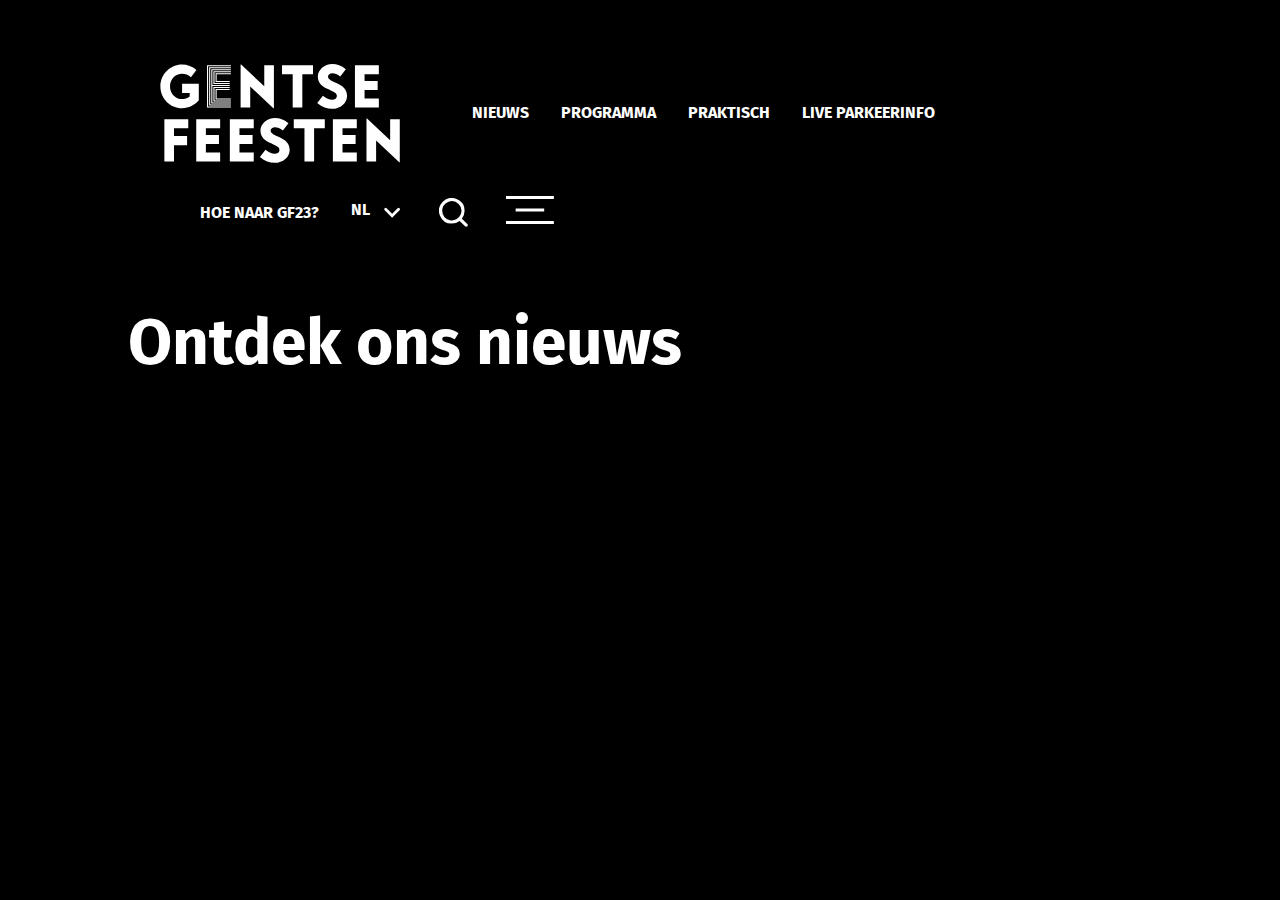
==== news.html @ a9a7c3ec "news page html finished" ====
<!DOCTYPE html>
<html lang="nl">
<head>
    <meta charset="UTF-8">
    <meta name="viewport" content="width=device-width, initial-scale=1.0">
    <link rel="stylesheet" href="static/css/reset.css">
    <link rel="stylesheet" href="static/css/main.css">
    <link rel="stylesheet" href="static/css/hamburgermenu.css">
    <title>Nieuws | Gentse Feesten 2023</title>
    <link rel="icon" href="static/img/favicon.png">
</head>

<body>
    <div id="overlay">
        <div>
            <a href="index.html"><img id="gf-menu-logo" alt="Gentse feesten logo"></a>
            <nav class="menu-nav flex">
                <ul>
                    <li><a href="#">Nieuws</a></li>
                    <li><a href="events/detail.html">Programma</a></li>
                    <li><a href="#">Praktisch</a></li>
                    <li><a href="#">Live parkeerinfo</a></li>
                    <li><a href="#">Hoe naar gf23?</a></li>
                </ul>
                <ul>
                    <br>
                    <li><a href="#">Vrijdag 14 juli</a></li>
                    <li><a href="#">Zaterdag 15 juli</a></li>
                    <li><a href="#">Zondag 16 juli</a></li>
                    <li><a href="#">Maandag 17 juli</a></li>
                    <li><a href="#">Dinsdag 18 juli</a></li>
                    <li><a href="#">Woensdag 19 juli</a></li>
                    <li><a href="#">Donderdag 20 juli</a></li>
                    <li><a href="#">Vrijdag 21 juli</a></li>
                    <li><a href="#">Zaterdag 22 juli</a></li>
                    <li><a href="#">Zondag 23 juli</a></li>
                    <li><a href="events/detail.html">Programma</a></li>
                </ul>
            </nav>
        </div>
        <div class="bg-light-color">
            <div class="flex menu-nav-icons">
                <p>nl</p> <svg class="white" xmlns="http://www.w3.org/2000/svg" viewBox="0 0 32 32"><path d="m15.7 21.82-8.26-8.26a1.5 1.5 0 1 1 2.12-2.12l.001.001 6.14 6.138 6.14-6.139a1.5 1.5 0 1 1 2.122 2.121l-8.26 8.26z"/></svg>
                
                <svg class="white" xmlns="http://www.w3.org/2000/svg" viewBox="0 0 32 32"><path d="m31.474 28.951-6.043-6.025a14.08 14.08 0 0 0 3.004-8.708A14.22 14.22 0 0 0 4.163 4.164a14.215 14.215 0 0 0-3.082 15.495 14.217 14.217 0 0 0 13.136 8.777 14.072 14.072 0 0 0 8.708-3.004l6.025 6.043a1.77 1.77 0 0 0 1.262.526 1.776 1.776 0 0 0 1.261-.526 1.77 1.77 0 0 0 .526-1.261 1.77 1.77 0 0 0-.526-1.262zM3.554 14.218a10.659 10.659 0 0 1 6.583-9.851 10.667 10.667 0 0 1 11.621 2.311 10.66 10.66 0 0 1 2.311 11.621 10.663 10.663 0 0 1-20.514-4.081z"/></svg>
                
                <button id="closeMenu" class="white">
                    <svg xmlns="http://www.w3.org/2000/svg" viewbox="0 0 53 32"><path d="m53.378 29.173-23.79-13.215 23.64-13.131L51.658 0 26.259 14.108 1.722.478.152 3.305l22.777 12.652L.001 28.693l1.57 2.827 24.688-13.713 25.55 14.192z"/></svg>
                </button>
            </div>
            <img id="gf-menu-image" alt="Gentse feesten image">
        </div>
    </div>

    <header>
        <nav class="flex nav-flex">
            <div class="left-nav flex">
                <a href="index.html"><img id="gf-header-logo" alt="Gentse feesten logo"></a>
                <ul class="flex">
                    <li><a class="hover" href="news.html">nieuws</a></li>
                    <li><a class="hover" href="events/detail.html">programma</a></li>
                    <li><a class="hover" href="#">praktisch</a></li>
                    <li><a class="hover" href="#">live parkeerinfo</a></li>
                </ul>
            </div>
            <div class="right-nav">
                <ul class="flex">
                    <li><a class="hover" href="#">hoe naar gf23?</a></li>
                    <li class="flex red">
                        nl
                        <svg class="red" xmlns="http://www.w3.org/2000/svg" fill="#fff" viewBox="0 0 32 32"><path d="m15.7 21.82-8.26-8.26a1.5 1.5 0 1 1 2.12-2.12l.001.001 6.14 6.138 6.14-6.139a1.5 1.5 0 1 1 2.122 2.121l-8.26 8.26z"/></svg>
                    </li>
                    <li>
                        <a href="#">
                            <svg class="red" xmlns="http://www.w3.org/2000/svg" fill="#fff" viewBox="0 0 32 32"><path d="m31.474 28.951-6.043-6.025a14.08 14.08 0 0 0 3.004-8.708A14.22 14.22 0 0 0 4.163 4.164a14.215 14.215 0 0 0-3.082 15.495 14.217 14.217 0 0 0 13.136 8.777 14.072 14.072 0 0 0 8.708-3.004l6.025 6.043a1.77 1.77 0 0 0 1.262.526 1.776 1.776 0 0 0 1.261-.526 1.77 1.77 0 0 0 .526-1.261 1.77 1.77 0 0 0-.526-1.262zM3.554 14.218a10.659 10.659 0 0 1 6.583-9.851 10.667 10.667 0 0 1 11.621 2.311 10.66 10.66 0 0 1 2.311 11.621 10.663 10.663 0 0 1-20.514-4.081z"/></svg>
                        </a>
                    </li>       
                    <li>
                        <button id="hamburger-menu-button">
                            <svg class="hamburger-svg red" xmlns="http://www.w3.org/2000/svg" fill="#fff" viewBox="0 0 55 32"><path d="M0 0h54.825v3.404H0V0zm11.072 14.298h32.681v3.404H11.072v-3.404zM0 28.596h54.825V32H0v-3.404z"/></svg>
                        </button>
                    </li>
                </ul>
            </div>
        </nav>
    </header>
    <main class="news-page container">
        <h1>Ontdek ons nieuws</h1>
        <div class="flex container"></div>
    </main>
    <footer>

    </footer>
    <script src="static/js/main.js" type="module"></script>
    <script src="static/js/hamburgermenu.js"></script>
    <script src="static/js/news.js"></script>
</body>
</html>
---- static/css/main.css ----
/* ---------------- GENERAL ---------------- */

body {
    background-color: black;
    font-family: 'Fira Sans', sans-serif;
    color: white;
    font-weight: 400;
}

.flex {
    display: flex;
    gap: 2rem;
    flex-wrap: wrap;
}

.relative {
    position: relative;
}

.container {
    padding: 7rem 8rem;
    margin: auto;
}

.bg-light-color {
    background-color: hsl(31, 49%, 81%);
}

@font-face {
    font-family:'Fira Sans';
    src: url('../fonts/Sans Regular.woff2') format('woff2'),
		url('../fonts/Sans Regular.woff') format('woff');
    font-weight: 400;
    font-style: normal;
    font-stretch: normal;
    unicode-range: U+0020-2212;
}

@font-face {
    font-family:'Fira Sans SemiBold';
    src: url('../fonts/Sans SemiBold.woff2') format('woff2'),
		url('../fonts/Fira Sans SemiBold.woff') format('woff');
    font-weight: 600;
    font-style: normal;
    font-stretch: normal;
    unicode-range: U+0020-2212;
}

@font-face {
    font-family:'Fira Sans';
    src: url('../fonts/Fira Sans Bold.woff2') format('woff2'),
		url('../fonts/Fira Sans Bold.woff') format('woff');
    font-weight: 700;
    font-style: normal;
    font-stretch: normal;
    unicode-range: U+0020-2212;
}

/* ---------------- SVG ---------------- */

svg {
    width: 1.8rem;
}

.hamburger-svg {
    width: 3rem;
}

.red:hover {
    color: red;
    fill: red;
}

/* ---------------- NAVIGATION ---------------- */

nav {
    color: white;
    text-transform: uppercase;
    padding: 4rem 10rem;
    font-weight: 600;
}

.nav-flex {
    justify-content: space-between;
    align-items: center;
    text-align: center;
}

nav ul {
    gap: 2rem;
    align-items: center;
    text-align: center;
}

nav li {
    list-style: none;
}

.flex li {
    gap: 0.5rem;
}

nav a {
    color: white;
    text-decoration: none;
    position: relative;
}

nav a.hover:hover::after {
    content: "";
    width: 1.3rem;
    height: 10%;
    background: white;
    position: absolute;
    bottom: -50%;
    left: 0%;
}

#gf-header-logo {
    width: 15rem;
}

#hamburger-menu-button {
    background: transparent;
    cursor: pointer;
    border: none;
}

/* ---------------- MAIN ---------------- */

/* ---------------- SECTION 1 ---------------- */

/* ---------------- GRID + PICTURE ---------------- */

.gf-first-section {
    justify-content: center;
    align-items: center;
    gap: 5rem;
}

#gf-main-image,
#gf-footer-image,
#gf-menu-image {
    width: 40rem;
}

.arrow-box {
    color: black;
    justify-content: center;
    margin: 2rem auto;
    cursor: pointer;
    max-width: 100%;
}

.arrow-box img {
    transition: all 1s ease;
}

.arrow-box:hover img{
    transform: scaleX(2);
}

.arrow-box h2,
.arrow-box p {
    text-align: right;
    line-height: 1.3;
}

.first-grid {
    display: grid;
    grid-template-columns: repeat(3, 1fr);
    grid-template-rows: repeat(4, 1fr);
    gap: .1rem;
    width: 30rem;
    height: 30rem;
}
    
#div1 { grid-area: 1 / 1 / 2 / 2; }
#div2 { grid-area: 1 / 2 / 2 / 3; }
#div3 { grid-area: 2 / 1 / 3 / 2; }
#div4 { grid-area: 2 / 2 / 3 / 3; }
#div5 { grid-area: 2 / 3 / 3 / 4; }
#div6 { grid-area: 3 / 1 / 4 / 2; }
#div7 { grid-area: 3 / 2 / 4 / 3; }
#div8 { grid-area: 3 / 3 / 4 / 4; }
#div9 { grid-area: 4 / 2 / 5 / 3; }
#div10 { grid-area: 4 / 3 / 5 / 4; }

.first-grid a {
    text-decoration: none;
    color: black;
}

.grid-layout {
    background-color: hsl(0, 79%, 57%);
    text-align: center;
    justify-content: center;
    flex-direction: column;
    gap: 0rem;
}

.grid-layout:hover {
    background-color: black;
    color: white;
}

/* ---------------- RED CIRCLE ---------------- */

.red-circle {
    background-color: hsl(0, 79%, 57%);
    color: black;
    font-size: 1.5rem;
    width: 10rem;
    height: 10rem;
    text-align: center;
    align-items: center;
    justify-content: center;
    border-radius: 20rem;
    font-weight: 800;
    transform: translate(-50%, -50%);
}

.top-red-circle {
    position: absolute;
    top: 3%;
    right: 5%;
}

.bottom-red-circle {
    position: absolute;
    left: 15%;
}

/* ---------------- SECTION 2 ---------------- */

.gf-second-section {
    margin-left: 10rem;
    padding: 10rem 0;
}

.vertical {
    writing-mode: vertical-lr;
    transform: scale(-1, -1);
    box-shadow: 7rem 6rem hsl(0, 79%, 57%);
}

.vertical h2 {
    font-size: 10rem;
    padding: 1rem;
}

/* ---------------- SECTION 2  EVENTS ---------------- */

#events {
    z-index: 10;
    overflow-x: auto;
    flex-wrap: nowrap;
    width: 60rem;
    padding: 5rem 0;
}

.article-event {
    min-width: 20rem;
}

.event-date {
    background-color: black;
    position: absolute;
    top: 3%;
    left: 3%;
    padding: .4rem;
    text-transform: uppercase;
}

.artist-information {
    background-color: black;
    padding: .5rem;
    position: absolute;
    bottom: -10%;
}

.red-box {
    background-color: hsl(0, 79%, 57%);
    color: black;
    padding: .3rem;
    text-align: center;
}

/* ---------------- SECTION 2 GRID + NEWSLETTER ---------------- */

.second-grid {
    display: grid;
    grid-template-columns: repeat(3, 1fr);
    grid-template-rows: repeat(2, 1fr);
    width: 70rem
}
    
#div11 { grid-area: 1 / 1 / 2 / 2; }
#div12 { grid-area: 1 / 2 / 2 / 3; }
#div13 { grid-area: 2 / 1 / 3 / 3; }
#div14 { grid-area: 1 / 3 / 3 / 4; }

.second-grid-layout {
    border: 1.5px solid white;
    font-size: 1.3rem;
    padding: 1rem;
    transition: .5s;
}

.second-grid-layout:last-of-type {
    border: none;
    background-image: url(../img/bg-twitterfeed.jpg);
    background-size: cover;
}

.second-grid-layout:last-of-type:hover {
    border: none;
}

.second-grid-layout:hover {
    color: black;
    background-color: hsl(0, 79%, 57%);
    border: 1.5px solid hsl(0, 79%, 57%);
}

.newsletter {
    border: 1.5px solid white;
    padding: 1rem;
    transition: .2s;
    margin-left: 19rem;
}

.newsletter a {
    text-decoration: none;
    color: white;
    text-transform: uppercase;
}

.newsletter:hover {
    background-color: white;
}

.newsletter a:hover {
    color: black;
}

/* ---------------- FOOTER ---------------- */
/* ---------------- SECTION 1 ---------------- */
/* ---------------- TOP RED BOXES ---------------- */

.first-footer-section {
    color: black;
}

.footer-links {
    flex-direction: column;
    width: 50rem;
}

.red-link {
    background-color: hsl(0, 79%, 57%);
    font-size: 3rem;
    padding: 1rem;
}

/* ---------------- IMAGE + NEWSLETTER ---------------- */

.footer-flex-box {
    justify-content: center;
    flex-wrap: nowrap;
    align-items: flex-end;
}

.red-button {
    border: 1px solid hsl(0, 79%, 57%);
    text-transform: uppercase;
    font-weight: 600;
    width: 13rem;
    padding: 1rem;
}

.red-button:hover {
    background-color: white;
    border: 1px solid black;
    cursor: pointer;
}

.footer-right-flex-box {
    padding-bottom: 2rem;
    flex-direction: column;
}

.footer-right-flex-box h2 {
    font-size: 3rem;
}

.footer-right-flex-box p {
    font-size: 1.2rem;
}

.footer-right-flex-box p:last-of-type {
    font-size: .8rem;
}

.footer-right-flex-box input {
    background: transparent;
    border: none;
    border-bottom: 2px solid black;
    padding: 1rem;
}

.footer-right-flex-box a {
    color:hsl(0, 79%, 57%);
}

.footer-right-flex-box a:hover {
    color: black;
}

#subscribeForm {
    flex-direction: column;
}

/* ---------------- SECTION 2 ---------------- */

.gf-second-section-footer {
    flex-direction: column;
    gap: 6rem;
}

.footer-container {
    justify-content: space-between;
    align-items: center;
}

.socials-svg {
    background-color: white;
    width: 5rem;
    border-radius: 5rem;
    padding: .5rem;
}

.socials-svg:hover {
    background-color: hsl(0, 79%, 57%);
}

.footer-container h2 {
    font-size: 4rem;
}

.bottom-footer-container {
    font-size: .8rem;
    color: hsl(0, 0%, 70%);
}

.bottom-footer-container a {
    text-decoration: none;
    color: hsl(0, 0%, 70%);
}

.bottom-footer-container a:hover {
    text-decoration: underline;
}

/* ---------------- NEWS PAGE ---------------- */
/* ---------------- MAIN ---------------- */

.news-page {
    padding-top: 0rem;
    font-size: 2rem;
}
---- static/css/hamburgermenu.css ----
/* ---------------- OVERLAY ---------------- */

#overlay {
    display: none;
    position: fixed;
    background-color: hsl(0, 79%, 57%);
    width: 100%;
    height: 100%;
    z-index: 100;
    padding-left: 8rem;
    justify-content: space-between;
}

#gf-menu-logo {
    padding: 2rem 0;
}

.menu-nav {
    padding: 0; 
}

.menu-nav ul {
    text-align: left;
    line-height: 3rem;
    padding: 0;
}

.menu-nav a{
    color: black;
}

.menu-nav a:hover {
    color: white;
}

.menu-nav-icons {
    padding: 2rem;
    justify-content: end;
}

.menu-nav-icons p {
    color: black;
    text-transform: uppercase;
    font-family: 'Fira Sans', sans-serif;
    font-weight: 600;
}

#closeMenu {
    background: transparent;
    border: none;
    cursor: pointer;
}

.white:hover {
    fill: white;
}
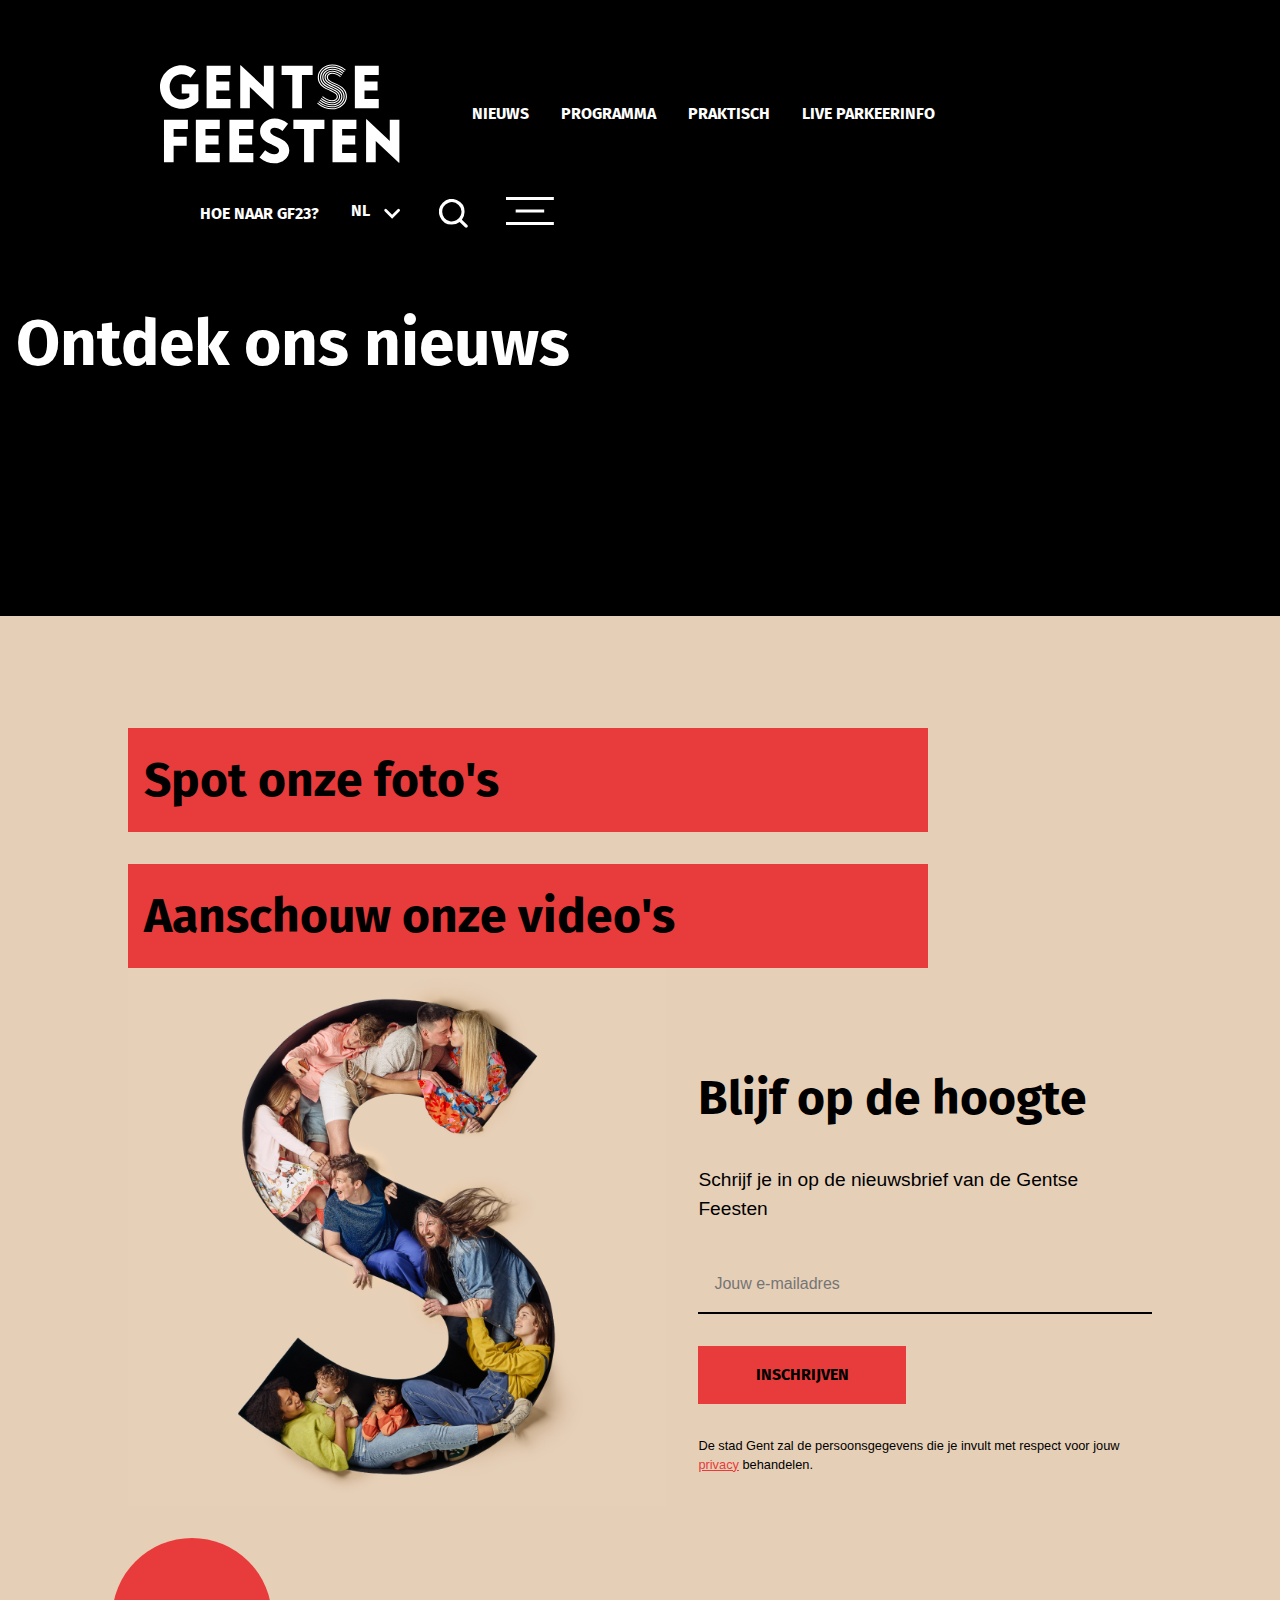
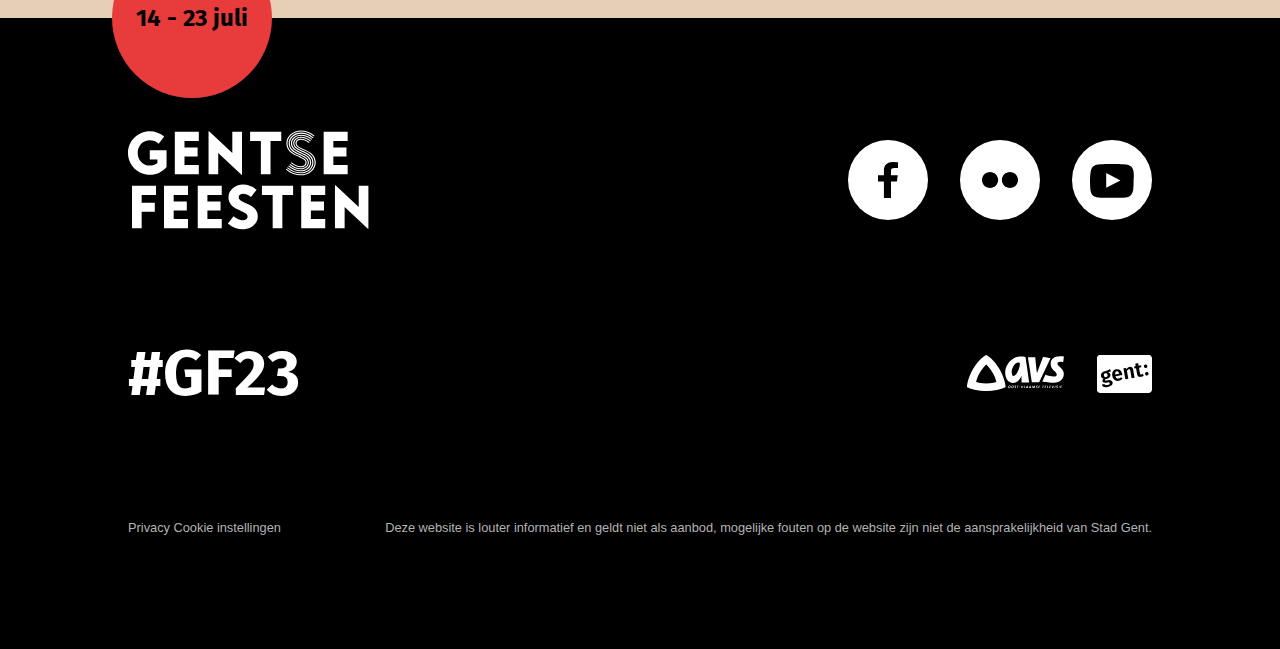
==== commit 348d7513: "News page loaded in" ====
--- a/news.html
+++ b/news.html
@@ -84,15 +84,74 @@
             </div>
         </nav>
     </header>
-    <main class="news-page container">
+    <main class="news-page">
         <h1>Ontdek ons nieuws</h1>
-        <div class="flex container"></div>
+        <div id="newsItems" class="flex container"></div>
     </main>
     <footer>
-
+        <section class="bg-light-color">
+            <div class="container first-footer-section relative">
+                <div class="footer-links flex">
+                    <h2 class="red-link">Spot onze foto's</h2>
+                    <h2 class="red-link">Aanschouw onze video's</h2>
+                </div>
+                <div class="footer-flex-box flex">
+                    <div class="footer-left-flex-box">
+                        <img id="gf-footer-image" alt="Gentse feesten image">
+                    </div>
+                    <div class="footer-right-flex-box flex">
+                        <h2>Blijf op de hoogte</h2>
+                        <p>Schrijf je in op de nieuwsbrief van de Gentse Feesten</p>
+                        <!--E-mail adress form-->
+                        <form id="subscribeForm" class="flex">
+                            <input type="email" id="email" placeholder="Jouw e-mailadres">
+                            <button class="red-box red-button" type="button">Inschrijven</button>
+                        </form>
+                        <p>De stad Gent zal de persoonsgegevens die je invult met respect voor jouw <a href="#">privacy</a> behandelen.</p>
+                    </div>
+                </div>
+            </div>
+            <div class="red-circle bottom-red-circle flex">
+                <p>14 - 23 juli</p>
+            </div>
+        </section>
+        <section>
+            <div class="container flex gf-second-section-footer">
+                <div class="footer-container flex">
+                    <a href="#"><img id="gf-footer-logo" alt="Gentse feesten logo"></a>
+                    <div class="flex socials-container">
+                        <a href="https://www.facebook.com/gentsefeesten/">
+                            <svg class="socials-svg" xmlns="http://www.w3.org/2000/svg" viewBox="0 0 32 32"><path d="M17.49 25v-8.21h2.95l.44-3.2h-3.39v-2.043c0-.927.276-1.558 1.697-1.558L21 9.988V7.126A25.196 25.196 0 0 0 18.445 7h-.091.005c-2.614 0-4.403 1.491-4.403 4.23v2.36H11v3.2h2.956V25h3.535z"/></svg>
+                        </a>
+                        <a href="https://www.flickr.com/photos/stadgent">
+                            <svg class="socials-svg" xmlns="http://www.w3.org/2000/svg" viewBox="0 0 32 32"><path d="M11.034 12c2.228 0 4.034 1.791 4.034 4 0 2.21-1.806 4-4.034 4S7 18.21 7 16c0-2.209 1.806-4 4.034-4zM25 16c0 2.21-1.806 4-4.034 4s-4.034-1.79-4.034-4c0-2.209 1.806-4 4.034-4S25 13.791 25 16z"/></svg>
+                        </a>
+                        <a href="https://www.youtube.com/channel/UCUn5Z0JK-sEbql4cVNdaH-Q">
+                            <svg class="socials-svg" xmlns="http://www.w3.org/2000/svg" viewBox="0 0 32 32"><path d="M26.8 12.1c0-.3-.3-1.9-1.1-2.7C25 8.7 24 8.3 23 8.2h-.2C19.8 8 16.2 8 16 8s-3.8 0-6.8.2H9c-1 0-1.9.5-2.6 1.2-.8.8-1.1 2.4-1.1 2.7-.2 1.2-.3 2.4-.3 3.6v1.6c0 1.2.1 2.4.2 3.6 0 .3.3 1.8 1.1 2.7.8.7 1.7 1.1 2.7 1.1H9.3c1.7.2 6.4.2 6.6.2.2 0 3.8 0 6.8-.2h.2c1 0 1.9-.5 2.6-1.2.8-.8 1.1-2.4 1.1-2.7.1-1.2.2-2.4.2-3.6v-1.6c.2-1.1.1-2.3 0-3.5zm-13.7 7.8v-7.4l7.1 3.7-7.1 3.7z"/></svg>
+                        </a>
+                    </div>
+                </div>
+                <div class="footer-container flex">
+                    <h2>#GF23</h2>
+                    <p class="flex">
+                        <a href="https://www.avs.be/">
+                            <img src="static/img/gentse-feesten-icoontjes/partner-avs.white.svg" alt="AVS logo">
+                        </a> 
+                        <a href="https://stad.gent/nl">
+                            <img src="static/img/gentse-feesten-icoontjes/partner-stad-gent.white.svg" alt="Logo stad Gent">
+                        </a>
+                    </p>
+                </div>
+                <div class="footer-container bottom-footer-container flex">
+                    <p>
+                        <a href="https://gentsefeesten.stad.gent/nl/privacy">Privacy</a> <a href="https://gentsefeesten.stad.gent/cookiebot-renew">Cookie instellingen</a>
+                    </p>
+                    <p>Deze website is louter informatief en geldt niet als aanbod, mogelijke fouten op de website zijn niet de aansprakelijkheid van Stad Gent.</p>
+                </div>
+            </div>
+        </section>
     </footer>
-    <script src="static/js/main.js" type="module"></script>
+    <script src="static/js/news.js" type="module"></script>
     <script src="static/js/hamburgermenu.js"></script>
-    <script src="static/js/news.js"></script>
 </body>
 </html>--- a/static/css/main.css
+++ b/static/css/main.css
@@ -466,6 +466,32 @@
 /* ---------------- MAIN ---------------- */
 
 .news-page {
-    padding-top: 0rem;
+    padding: 0rem 1rem;
     font-size: 2rem;
+}
+
+.newsbox {
+    border: 2px solid white;
+    width: 100%;
+    justify-content: space-between;
+}
+
+.newsbox img {
+    width: 60%;
+    height: 100%;
+}
+
+.left-newsbox {
+    padding: 1rem;
+    width: 33%;
+}
+
+.left-newsbox h2 {
+    font-size: 2rem;
+}
+
+.red-bg {
+    background-color: hsl(0, 79%, 57%);
+    width: 10rem;
+    height: 5rem;
 }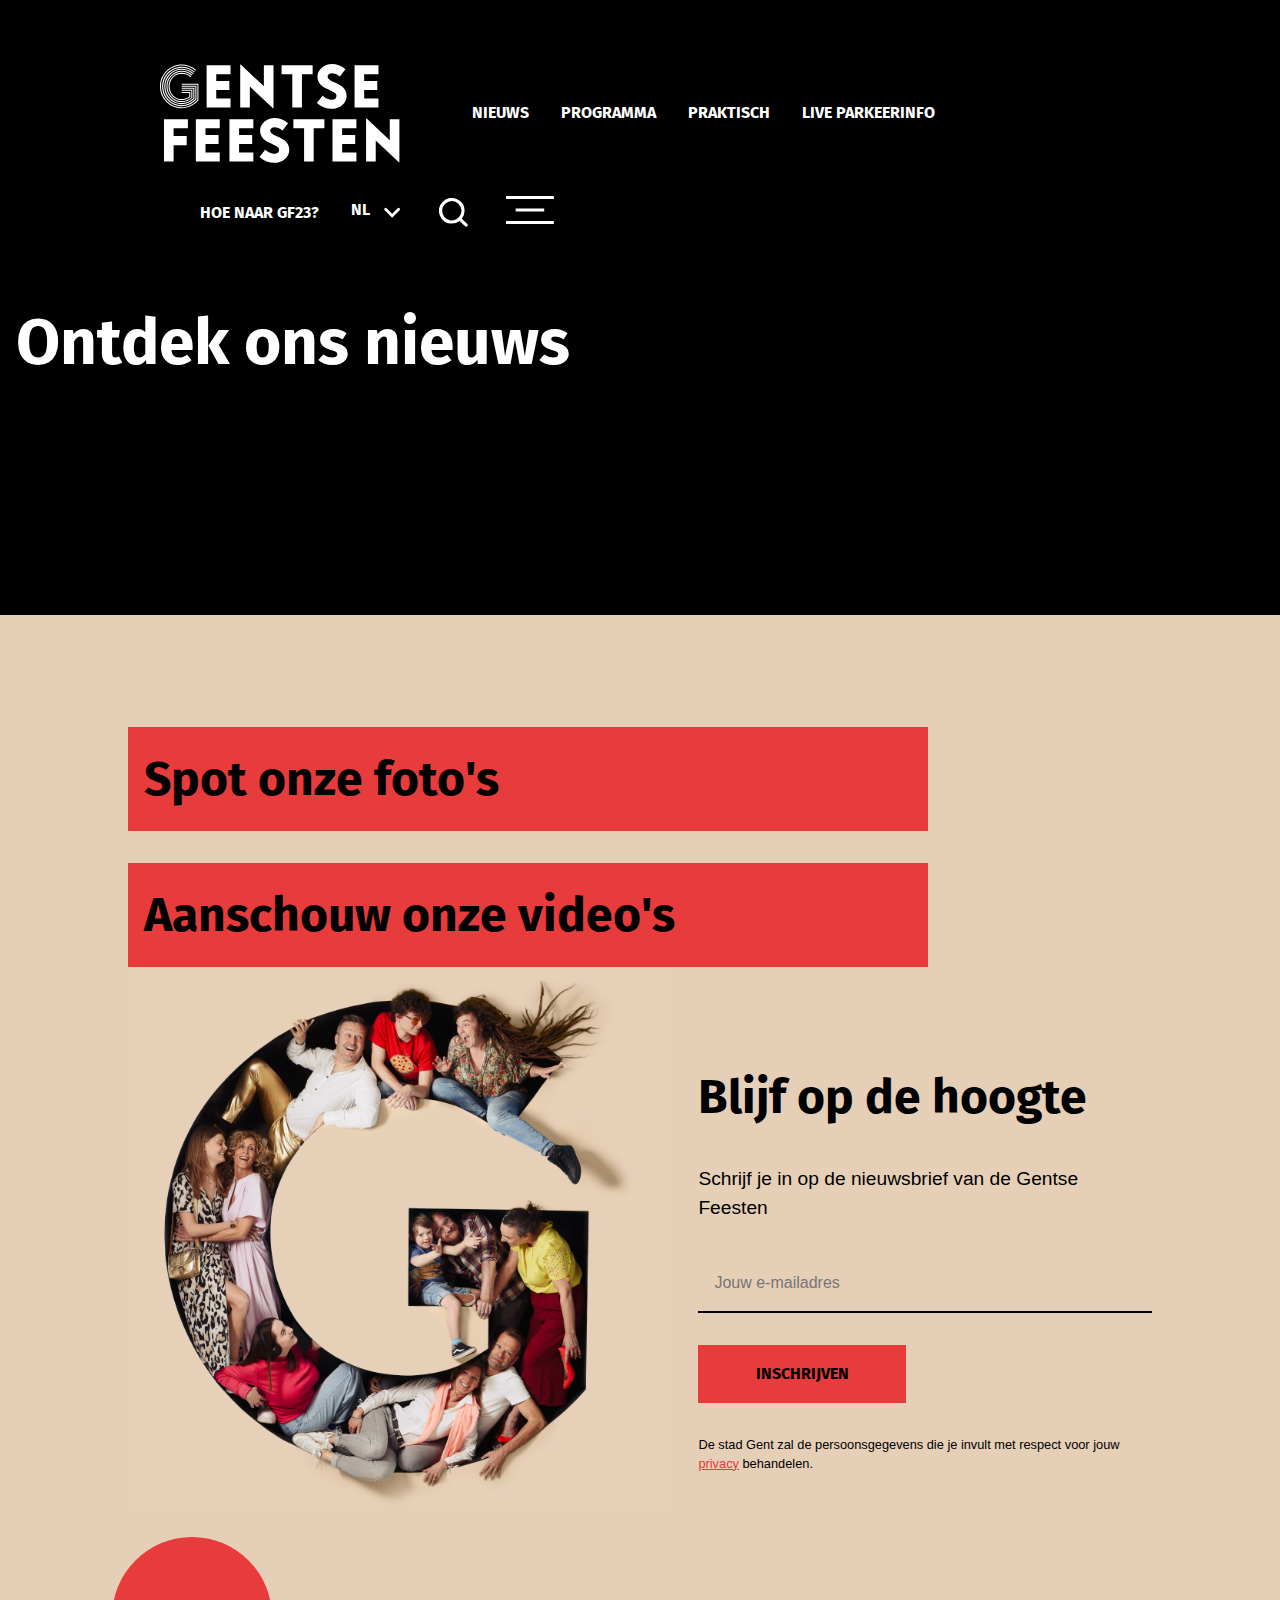
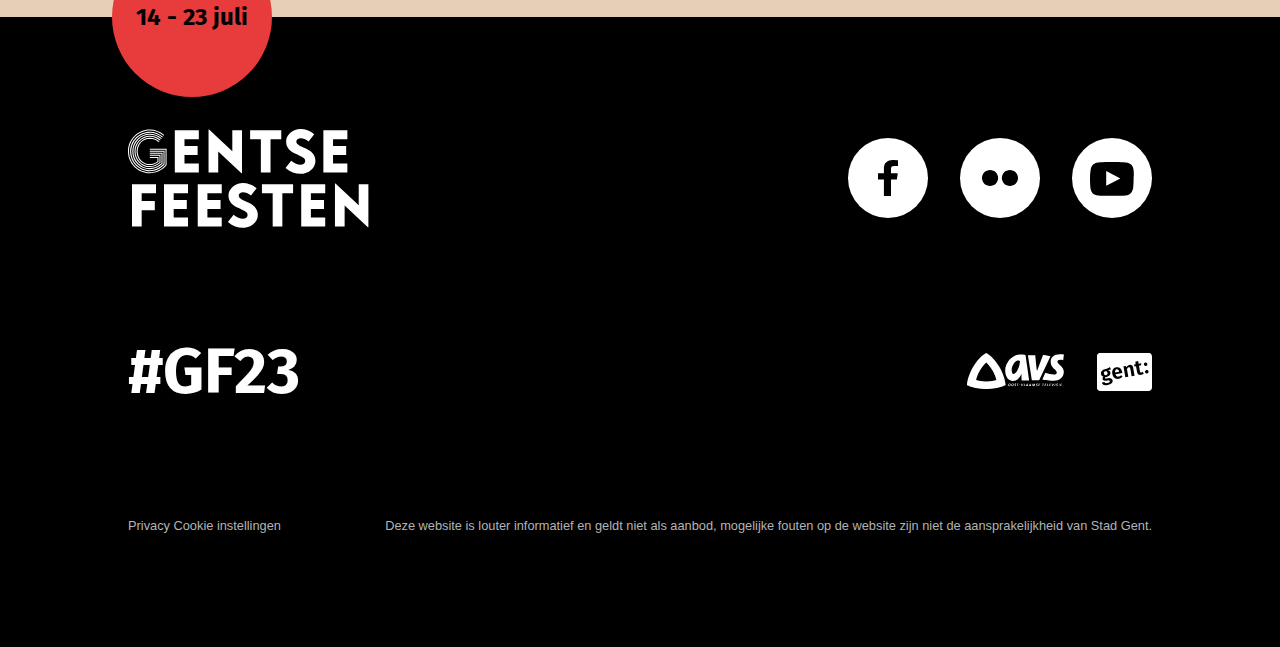
==== commit 1c639c31: "Seperate js file created for GF logos + linked and finished" ====
--- a/news.html
+++ b/news.html
@@ -71,7 +71,7 @@
                         <svg class="red" xmlns="http://www.w3.org/2000/svg" fill="#fff" viewBox="0 0 32 32"><path d="m15.7 21.82-8.26-8.26a1.5 1.5 0 1 1 2.12-2.12l.001.001 6.14 6.138 6.14-6.139a1.5 1.5 0 1 1 2.122 2.121l-8.26 8.26z"/></svg>
                     </li>
                     <li>
-                        <a href="#">
+                        <a href="search.html">
                             <svg class="red" xmlns="http://www.w3.org/2000/svg" fill="#fff" viewBox="0 0 32 32"><path d="m31.474 28.951-6.043-6.025a14.08 14.08 0 0 0 3.004-8.708A14.22 14.22 0 0 0 4.163 4.164a14.215 14.215 0 0 0-3.082 15.495 14.217 14.217 0 0 0 13.136 8.777 14.072 14.072 0 0 0 8.708-3.004l6.025 6.043a1.77 1.77 0 0 0 1.262.526 1.776 1.776 0 0 0 1.261-.526 1.77 1.77 0 0 0 .526-1.261 1.77 1.77 0 0 0-.526-1.262zM3.554 14.218a10.659 10.659 0 0 1 6.583-9.851 10.667 10.667 0 0 1 11.621 2.311 10.66 10.66 0 0 1 2.311 11.621 10.663 10.663 0 0 1-20.514-4.081z"/></svg>
                         </a>
                     </li>       
@@ -152,6 +152,7 @@
         </section>
     </footer>
     <script src="static/js/news.js" type="module"></script>
+    <script src="static/js/loadGFLogos.js"></script>
     <script src="static/js/hamburgermenu.js"></script>
 </body>
 </html>--- a/static/css/main.css
+++ b/static/css/main.css
@@ -24,6 +24,10 @@
 
 .bg-light-color {
     background-color: hsl(31, 49%, 81%);
+}
+
+.black {
+    color: black;
 }
 
 @font-face {
@@ -54,6 +58,31 @@
     font-style: normal;
     font-stretch: normal;
     unicode-range: U+0020-2212;
+}
+
+/* ---------------- CHEVRON ARROW ---------------- */
+
+.arrow-chevron {
+    align-items: center;
+    cursor: pointer;
+}
+
+.arrow-chevron svg {
+    transform: translateX(-175%);
+}
+
+.arrow {
+    border-bottom: 3px solid white;
+    width: 4rem;
+    transition: .2s;
+}
+
+.black-arrow {
+    border-bottom: 3px solid black;
+}
+
+.arrow-chevron:hover .arrow {
+    width: 6rem;
 }
 
 /* ---------------- SVG ---------------- */
@@ -474,24 +503,48 @@
     border: 2px solid white;
     width: 100%;
     justify-content: space-between;
+    transition: .3s;
 }
 
 .newsbox img {
-    width: 60%;
+    width: 67%;
     height: 100%;
 }
 
 .left-newsbox {
     padding: 1rem;
-    width: 33%;
+    width: 30%;
+    z-index: 10;
+    justify-content: space-between;
+    flex-direction: column;
 }
 
 .left-newsbox h2 {
     font-size: 2rem;
+    transition: .3s;
 }
 
 .red-bg {
     background-color: hsl(0, 79%, 57%);
-    width: 10rem;
-    height: 5rem;
+    width: 40%;
+    height: 13rem;
+    position: absolute;
+    opacity: 0;
+    transition: .3s;
+}
+
+.newsbox:hover {
+    border: none;
+}
+
+.newsbox:hover h2{
+    color: black;
+}
+
+.newsbox:hover .red-bg{
+    opacity: 1;
+}
+
+.newsbox:hover .arrow {
+    width: 6rem;
 }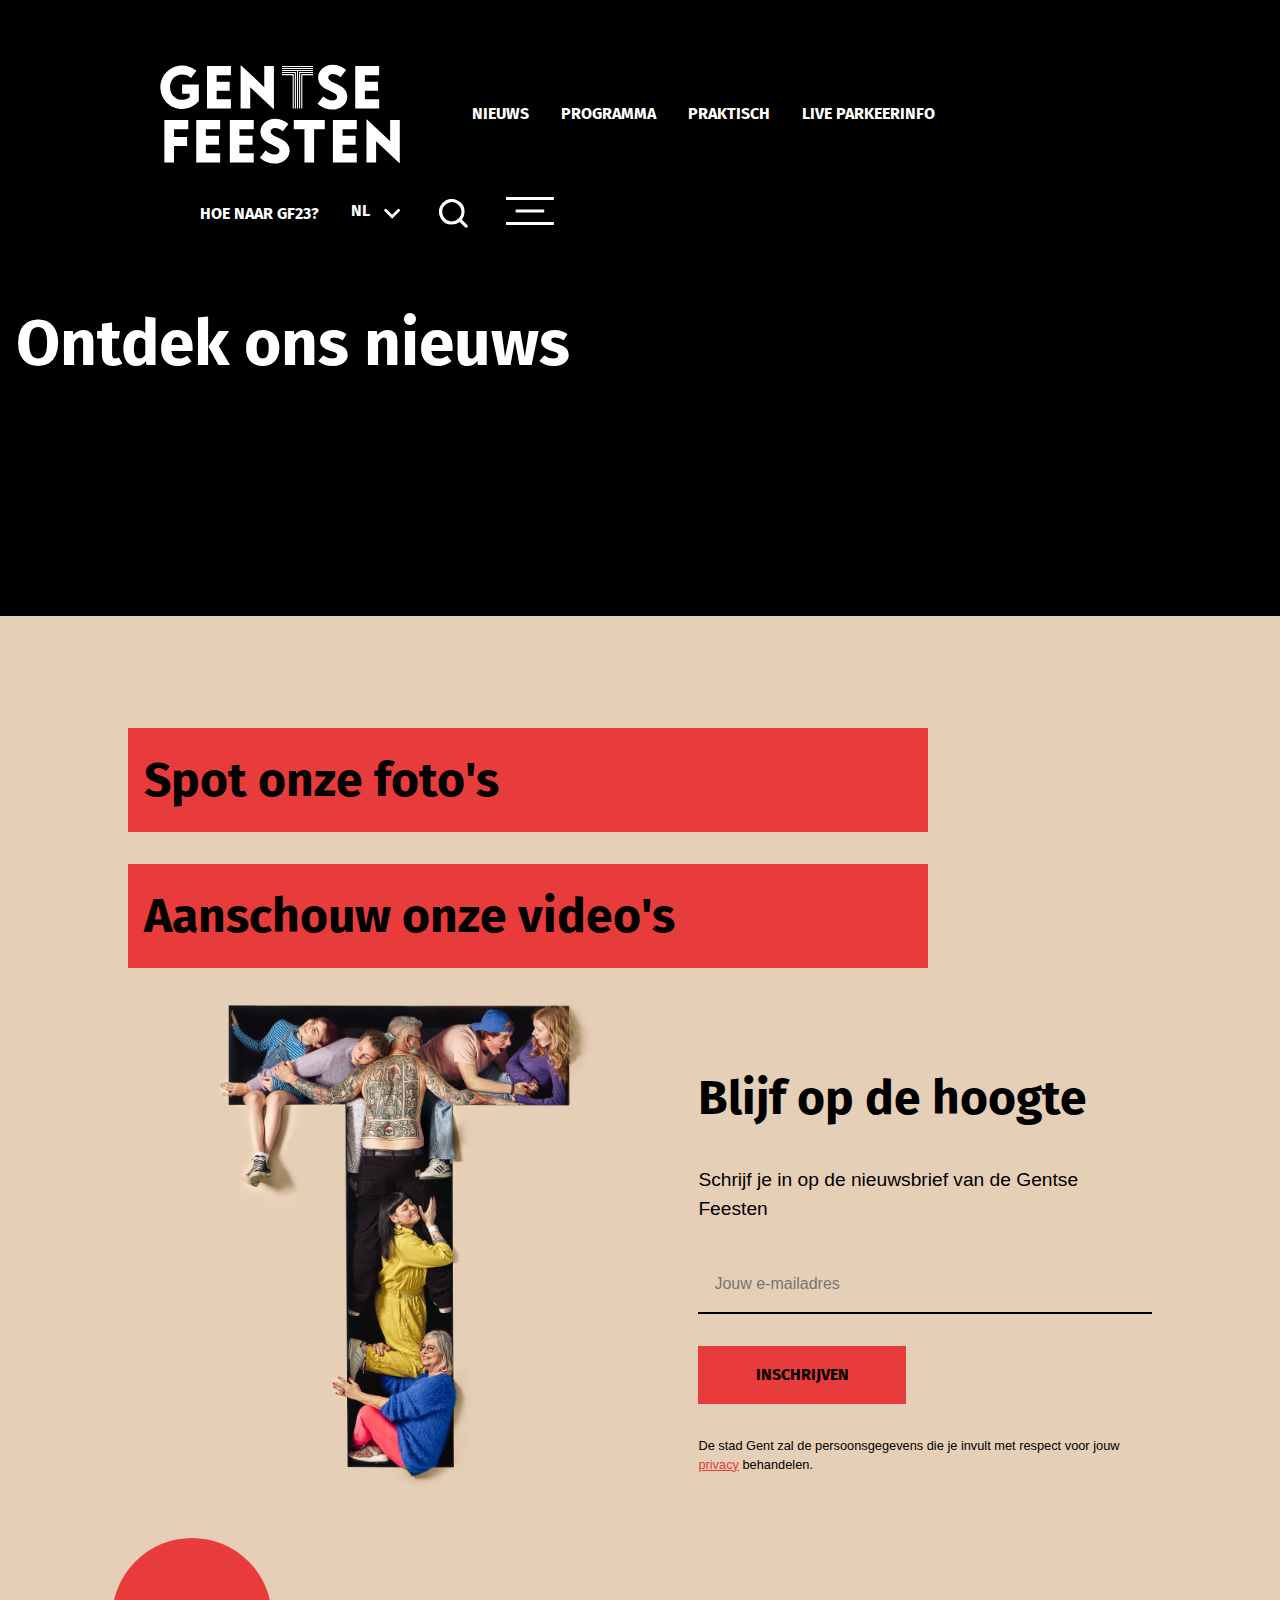
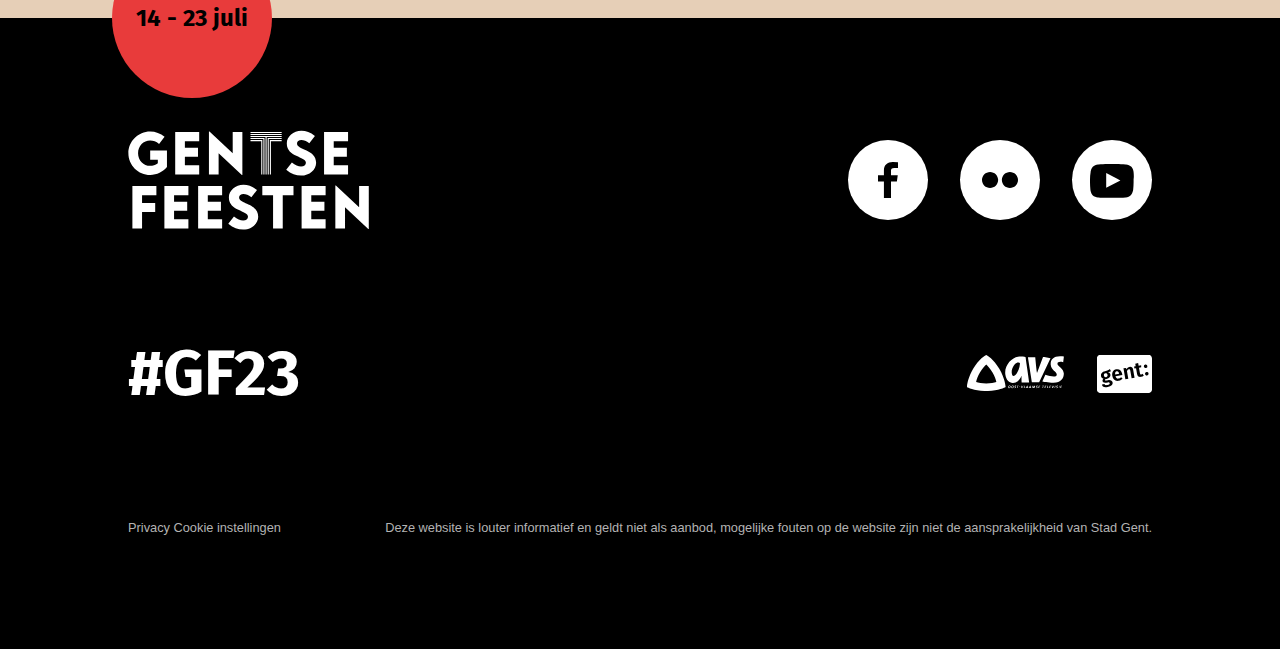
==== commit 0cccc8a6: "linkd al hamburger menu's with search page" ====
--- a/news.html
+++ b/news.html
@@ -42,7 +42,7 @@
             <div class="flex menu-nav-icons">
                 <p>nl</p> <svg class="white" xmlns="http://www.w3.org/2000/svg" viewBox="0 0 32 32"><path d="m15.7 21.82-8.26-8.26a1.5 1.5 0 1 1 2.12-2.12l.001.001 6.14 6.138 6.14-6.139a1.5 1.5 0 1 1 2.122 2.121l-8.26 8.26z"/></svg>
                 
-                <svg class="white" xmlns="http://www.w3.org/2000/svg" viewBox="0 0 32 32"><path d="m31.474 28.951-6.043-6.025a14.08 14.08 0 0 0 3.004-8.708A14.22 14.22 0 0 0 4.163 4.164a14.215 14.215 0 0 0-3.082 15.495 14.217 14.217 0 0 0 13.136 8.777 14.072 14.072 0 0 0 8.708-3.004l6.025 6.043a1.77 1.77 0 0 0 1.262.526 1.776 1.776 0 0 0 1.261-.526 1.77 1.77 0 0 0 .526-1.261 1.77 1.77 0 0 0-.526-1.262zM3.554 14.218a10.659 10.659 0 0 1 6.583-9.851 10.667 10.667 0 0 1 11.621 2.311 10.66 10.66 0 0 1 2.311 11.621 10.663 10.663 0 0 1-20.514-4.081z"/></svg>
+                <a href="search.html"><svg class="white" xmlns="http://www.w3.org/2000/svg" viewBox="0 0 32 32"><path d="m31.474 28.951-6.043-6.025a14.08 14.08 0 0 0 3.004-8.708A14.22 14.22 0 0 0 4.163 4.164a14.215 14.215 0 0 0-3.082 15.495 14.217 14.217 0 0 0 13.136 8.777 14.072 14.072 0 0 0 8.708-3.004l6.025 6.043a1.77 1.77 0 0 0 1.262.526 1.776 1.776 0 0 0 1.261-.526 1.77 1.77 0 0 0 .526-1.261 1.77 1.77 0 0 0-.526-1.262zM3.554 14.218a10.659 10.659 0 0 1 6.583-9.851 10.667 10.667 0 0 1 11.621 2.311 10.66 10.66 0 0 1 2.311 11.621 10.663 10.663 0 0 1-20.514-4.081z"/></svg></a>
                 
                 <button id="closeMenu" class="white">
                     <svg xmlns="http://www.w3.org/2000/svg" viewbox="0 0 53 32"><path d="m53.378 29.173-23.79-13.215 23.64-13.131L51.658 0 26.259 14.108 1.722.478.152 3.305l22.777 12.652L.001 28.693l1.57 2.827 24.688-13.713 25.55 14.192z"/></svg>
--- a/static/css/main.css
+++ b/static/css/main.css
@@ -547,4 +547,32 @@
 
 .newsbox:hover .arrow {
     width: 6rem;
+}
+
+/* ---------------- SEARCH PAGE ---------------- */
+
+.search-page {
+
+}
+
+.search-page h1{
+    font-size: 4rem;
+    padding-left: 2rem;
+}
+
+.searchbox {
+    width: 100%;
+    padding-top: 0rem;
+}
+
+.search-bar {
+    background: transparent;
+    border: 1px solid white;
+    color: white;
+    padding: .8rem;
+    width: 100%;
+}
+
+.search-bar::placeholder {
+    color: white;
 }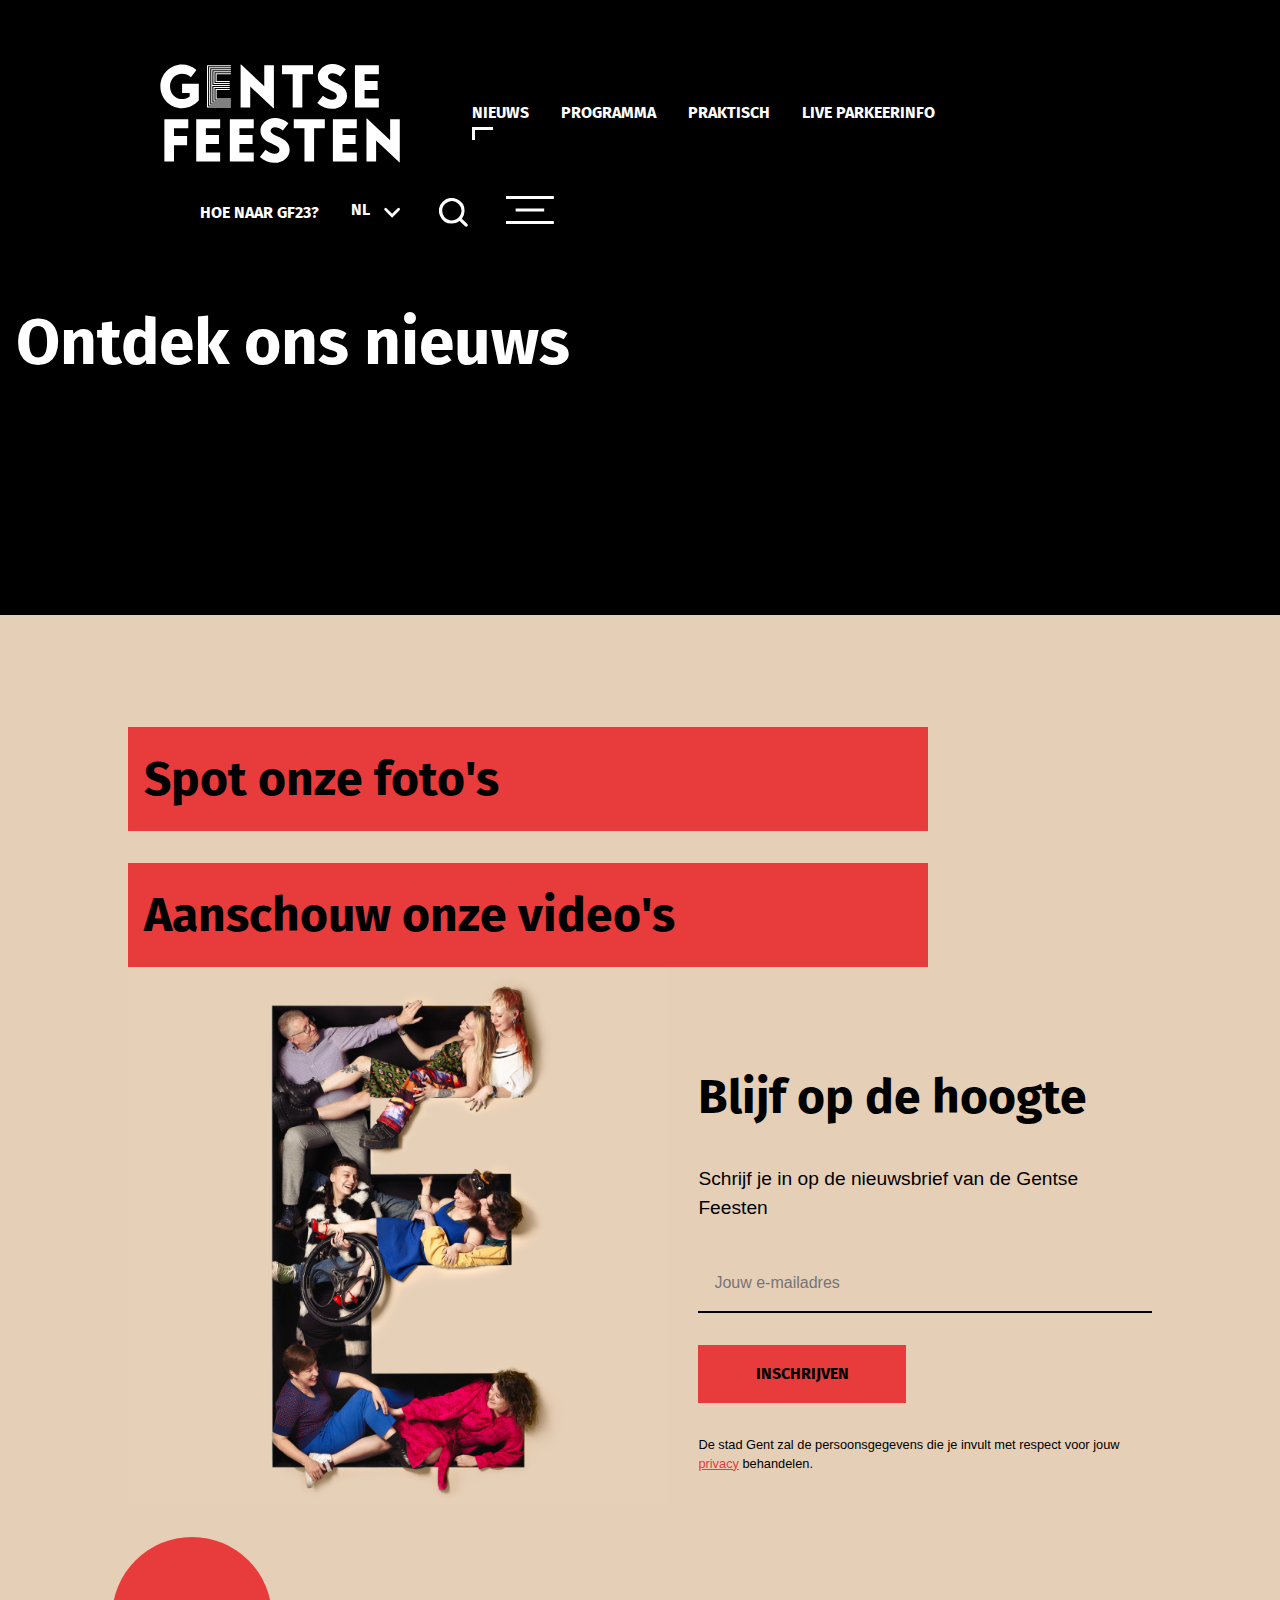
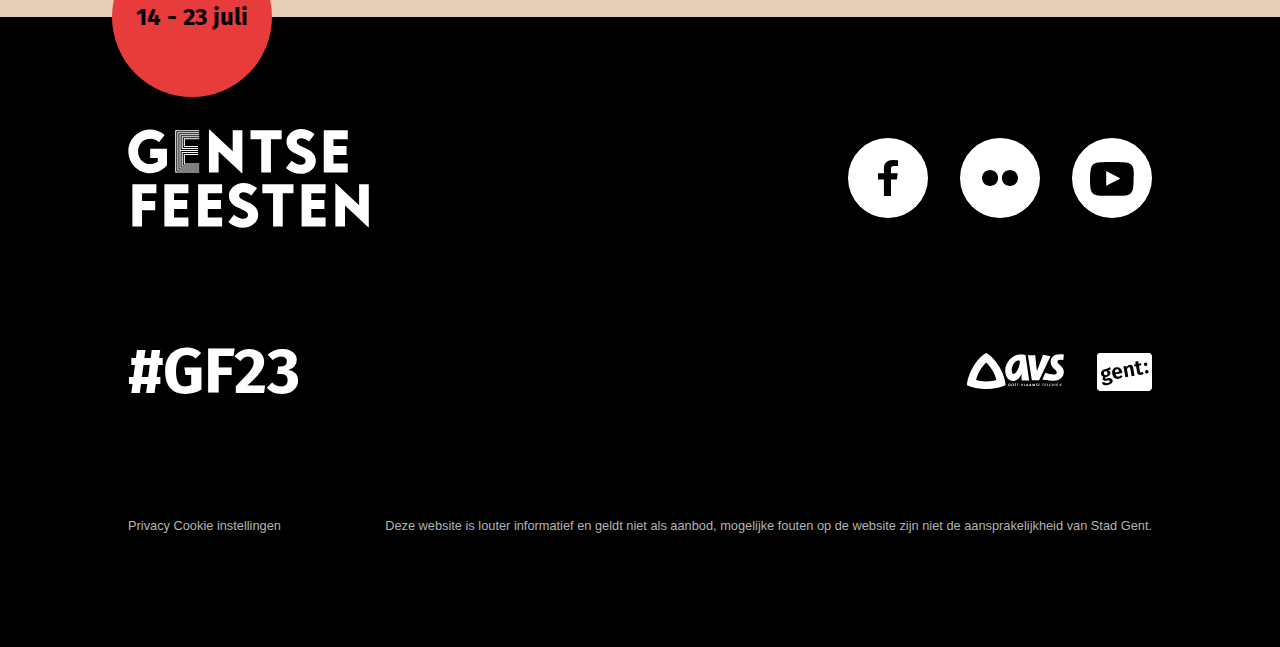
==== commit a5974571: "filtered categories" ====
--- a/news.html
+++ b/news.html
@@ -57,8 +57,8 @@
             <div class="left-nav flex">
                 <a href="index.html"><img id="gf-header-logo" alt="Gentse feesten logo"></a>
                 <ul class="flex">
-                    <li><a class="hover" href="news.html">nieuws</a></li>
-                    <li><a class="hover" href="events/detail.html">programma</a></li>
+                    <li><a class="hover active" href="news.html">nieuws</a></li>
+                    <li><a class="hover" href="events/day.html">programma</a></li>
                     <li><a class="hover" href="#">praktisch</a></li>
                     <li><a class="hover" href="#">live parkeerinfo</a></li>
                 </ul>
--- a/static/css/main.css
+++ b/static/css/main.css
@@ -138,10 +138,21 @@
 nav a.hover:hover::after {
     content: "";
     width: 1.3rem;
-    height: 10%;
+    height: 20%;
     background: white;
     position: absolute;
     bottom: -50%;
+    left: 0%;
+}
+
+nav a.active::after {
+    content: "";
+    width: 1.3rem;
+    height: 70%;
+    border-left: 3px solid white;
+    border-top: 3px solid white;
+    position: absolute;
+    bottom: -95%;
     left: 0%;
 }
 
@@ -306,6 +317,7 @@
     padding: .5rem;
     position: absolute;
     bottom: -10%;
+    max-width: 20rem;
 }
 
 .red-box {
@@ -406,6 +418,7 @@
     font-weight: 600;
     width: 13rem;
     padding: 1rem;
+    
 }
 
 .red-button:hover {
@@ -504,6 +517,7 @@
     width: 100%;
     justify-content: space-between;
     transition: .3s;
+    cursor: pointer;
 }
 
 .newsbox img {
@@ -551,10 +565,6 @@
 
 /* ---------------- SEARCH PAGE ---------------- */
 
-.search-page {
-
-}
-
 .search-page h1{
     font-size: 4rem;
     padding-left: 2rem;
@@ -563,16 +573,57 @@
 .searchbox {
     width: 100%;
     padding-top: 0rem;
-}
-
-.search-bar {
+    padding-bottom: 0;
+    flex-wrap: nowrap;
+}
+
+.search-form {
+    width: 100%;
+    gap: 0rem;
+    justify-content: center;
+}
+
+#search-bar {
     background: transparent;
     border: 1px solid white;
+    border-right: none;
     color: white;
     padding: .8rem;
+    width: 70%;
+}
+
+#search-bar::placeholder {
+    color: white;
+}
+
+#search-button {
+    background: transparent;
+    border: 1px solid white;
+    border-left: none;
+}
+
+#search-bar-icon {
+    padding: .8rem;
+    width: 4rem;
+    cursor: pointer;
+}
+
+#number-of-results {
+    text-align: center;
+    padding: 2rem;
+    padding-bottom: 0rem;
+    font-size: 2rem;
+}
+
+#search-results {
+    display: none;
+    justify-content: center;
+    gap: 4rem;
+    flex-wrap: wrap;
+    padding-bottom: 5rem;
     width: 100%;
 }
 
-.search-bar::placeholder {
-    color: white;
+.search-article {
+    width: 30rem;
 }--- a/static/css/hamburgermenu.css
+++ b/static/css/hamburgermenu.css
@@ -53,5 +53,4 @@
 
 .white:hover {
     fill: white;
-}
-
+}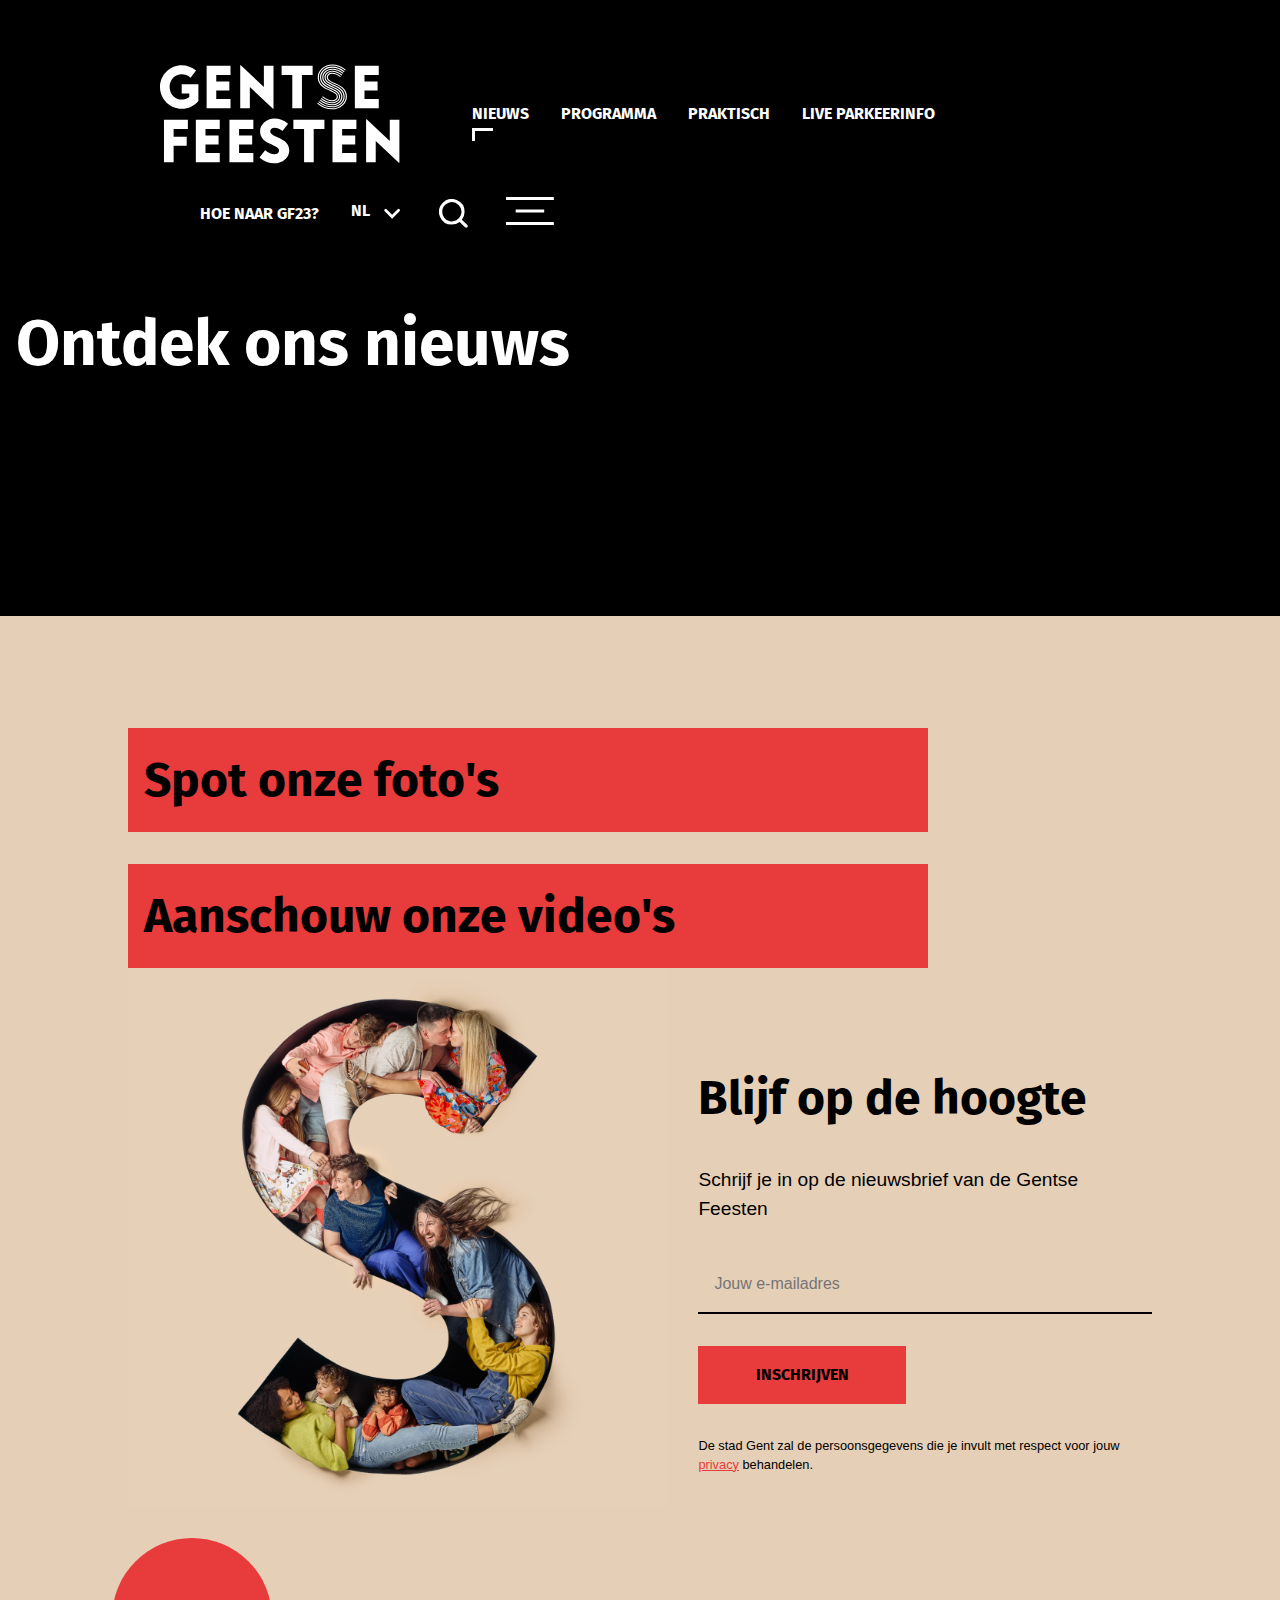
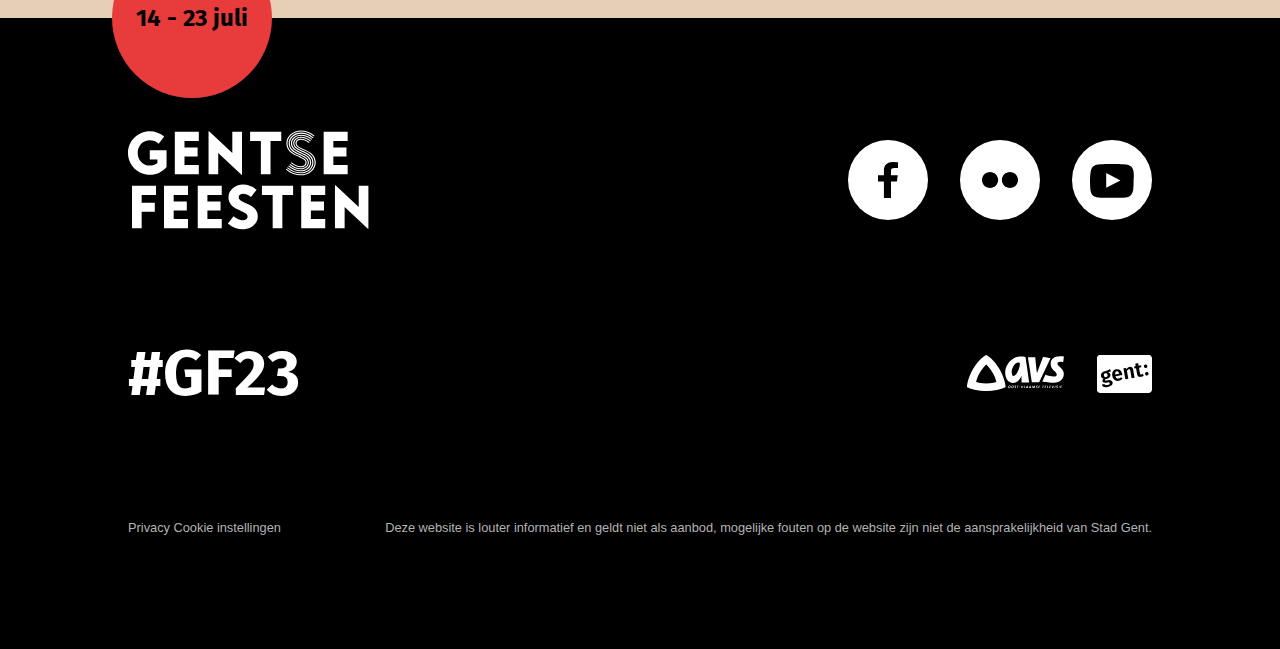
==== commit 8e9e23cf: "Arrow back up finished" ====
--- a/news.html
+++ b/news.html
@@ -13,28 +13,28 @@
 <body>
     <div id="overlay">
         <div>
-            <a href="index.html"><img id="gf-menu-logo" alt="Gentse feesten logo"></a>
+            <a href="#"><img id="gf-menu-logo" alt="Gentse feesten logo"></a>
             <nav class="menu-nav flex">
                 <ul>
-                    <li><a href="#">Nieuws</a></li>
-                    <li><a href="events/detail.html">Programma</a></li>
+                    <li><a href="news.html">Nieuws</a></li>
+                    <li><a href="events/day.html?day=14">Programma</a></li>
                     <li><a href="#">Praktisch</a></li>
                     <li><a href="#">Live parkeerinfo</a></li>
                     <li><a href="#">Hoe naar gf23?</a></li>
                 </ul>
                 <ul>
                     <br>
-                    <li><a href="#">Vrijdag 14 juli</a></li>
-                    <li><a href="#">Zaterdag 15 juli</a></li>
-                    <li><a href="#">Zondag 16 juli</a></li>
-                    <li><a href="#">Maandag 17 juli</a></li>
-                    <li><a href="#">Dinsdag 18 juli</a></li>
-                    <li><a href="#">Woensdag 19 juli</a></li>
-                    <li><a href="#">Donderdag 20 juli</a></li>
-                    <li><a href="#">Vrijdag 21 juli</a></li>
-                    <li><a href="#">Zaterdag 22 juli</a></li>
-                    <li><a href="#">Zondag 23 juli</a></li>
-                    <li><a href="events/detail.html">Programma</a></li>
+                    <li><a href="events/day.html?day=14">Vrijdag 14 juli</a></li>
+                    <li><a href="events/day.html?day=15">Zaterdag 15 juli</a></li>
+                    <li><a href="events/day.html?day=16">Zondag 16 juli</a></li>
+                    <li><a href="events/day.html?day=17">Maandag 17 juli</a></li>
+                    <li><a href="events/day.html?day=18">Dinsdag 18 juli</a></li>
+                    <li><a href="events/day.html?day=19">Woensdag 19 juli</a></li>
+                    <li><a href="events/day.html?day=20">Donderdag 20 juli</a></li>
+                    <li><a href="events/day.html?day=21">Vrijdag 21 juli</a></li>
+                    <li><a href="events/day.html?day=22">Zaterdag 22 juli</a></li>
+                    <li><a href="events/day.html?day=23">Zondag 23 juli</a></li>
+                    <li><a href="events/day.html?day=14">Programma</a></li>
                 </ul>
             </nav>
         </div>
@@ -58,7 +58,7 @@
                 <a href="index.html"><img id="gf-header-logo" alt="Gentse feesten logo"></a>
                 <ul class="flex">
                     <li><a class="hover active" href="news.html">nieuws</a></li>
-                    <li><a class="hover" href="events/day.html">programma</a></li>
+                    <li><a class="hover" href="events/day.html?day=14">programma</a></li>
                     <li><a class="hover" href="#">praktisch</a></li>
                     <li><a class="hover" href="#">live parkeerinfo</a></li>
                 </ul>
--- a/static/css/main.css
+++ b/static/css/main.css
@@ -98,6 +98,27 @@
 .red:hover {
     color: red;
     fill: red;
+}
+
+/* ---------------- DROPDOWN ---------------- */
+
+.dropdown-button {
+    background: transparent;
+    color: white;
+    border: none;
+    text-transform: uppercase;
+    gap: 0;
+    align-items: center;
+}
+
+.dropdown-content {
+    display: none;
+    position: absolute;
+    gap: 0;
+}
+
+.showDropDown {
+    display: flex;
 }
 
 /* ---------------- NAVIGATION ---------------- */
@@ -626,4 +647,81 @@
 
 .search-article {
     width: 30rem;
+}
+
+/* ---------------- DAY PAGE ---------------- */
+
+.category-box {
+    flex-direction: column;
+    margin: 5rem;
+    border: 2px solid hsl(31, 49%, 81%);
+    padding: 0;
+    gap: 0;
+}
+
+.filter-box-icons {
+    fill: hsl(31, 49%, 81%);
+    gap: 0;
+}
+
+.filter-box-icons svg {
+    border: 2px solid hsl(31, 49%, 81%);
+    padding: .5rem;
+    border-bottom: none;
+    border-top: none;
+}
+
+.checkbox-box {
+    color: hsl(31, 49%, 81%);
+}
+
+.checkbox{
+    gap: 0;
+}
+
+.checkbox svg {
+    border: none;
+}
+
+#categories {
+    display: grid;
+    grid-template-columns: repeat(3, 1fr);
+    justify-content: center;
+    gap: 1rem;
+    padding: 1rem;
+}
+
+.one-category {
+    gap: .5rem;
+    width: 15rem;
+    flex-wrap: nowrap;
+    align-items: start;
+}
+
+.tag-svg {
+    width: 1.5rem;
+}
+
+#categoriesAndEvents {
+    text-align: center;
+    margin: 8rem;
+}
+
+.category-titles {
+    align-items: center;
+    gap: 2rem;
+    justify-content: center;
+}
+
+.category-titles h2 {
+    font-size: 3rem;
+    padding-right: 0;
+    margin: 0;
+}
+
+.event-category-content {
+    display: grid;
+    grid-template-columns: repeat(3, 1fr);
+    gap: 5rem;
+    margin: 0 8rem;
 }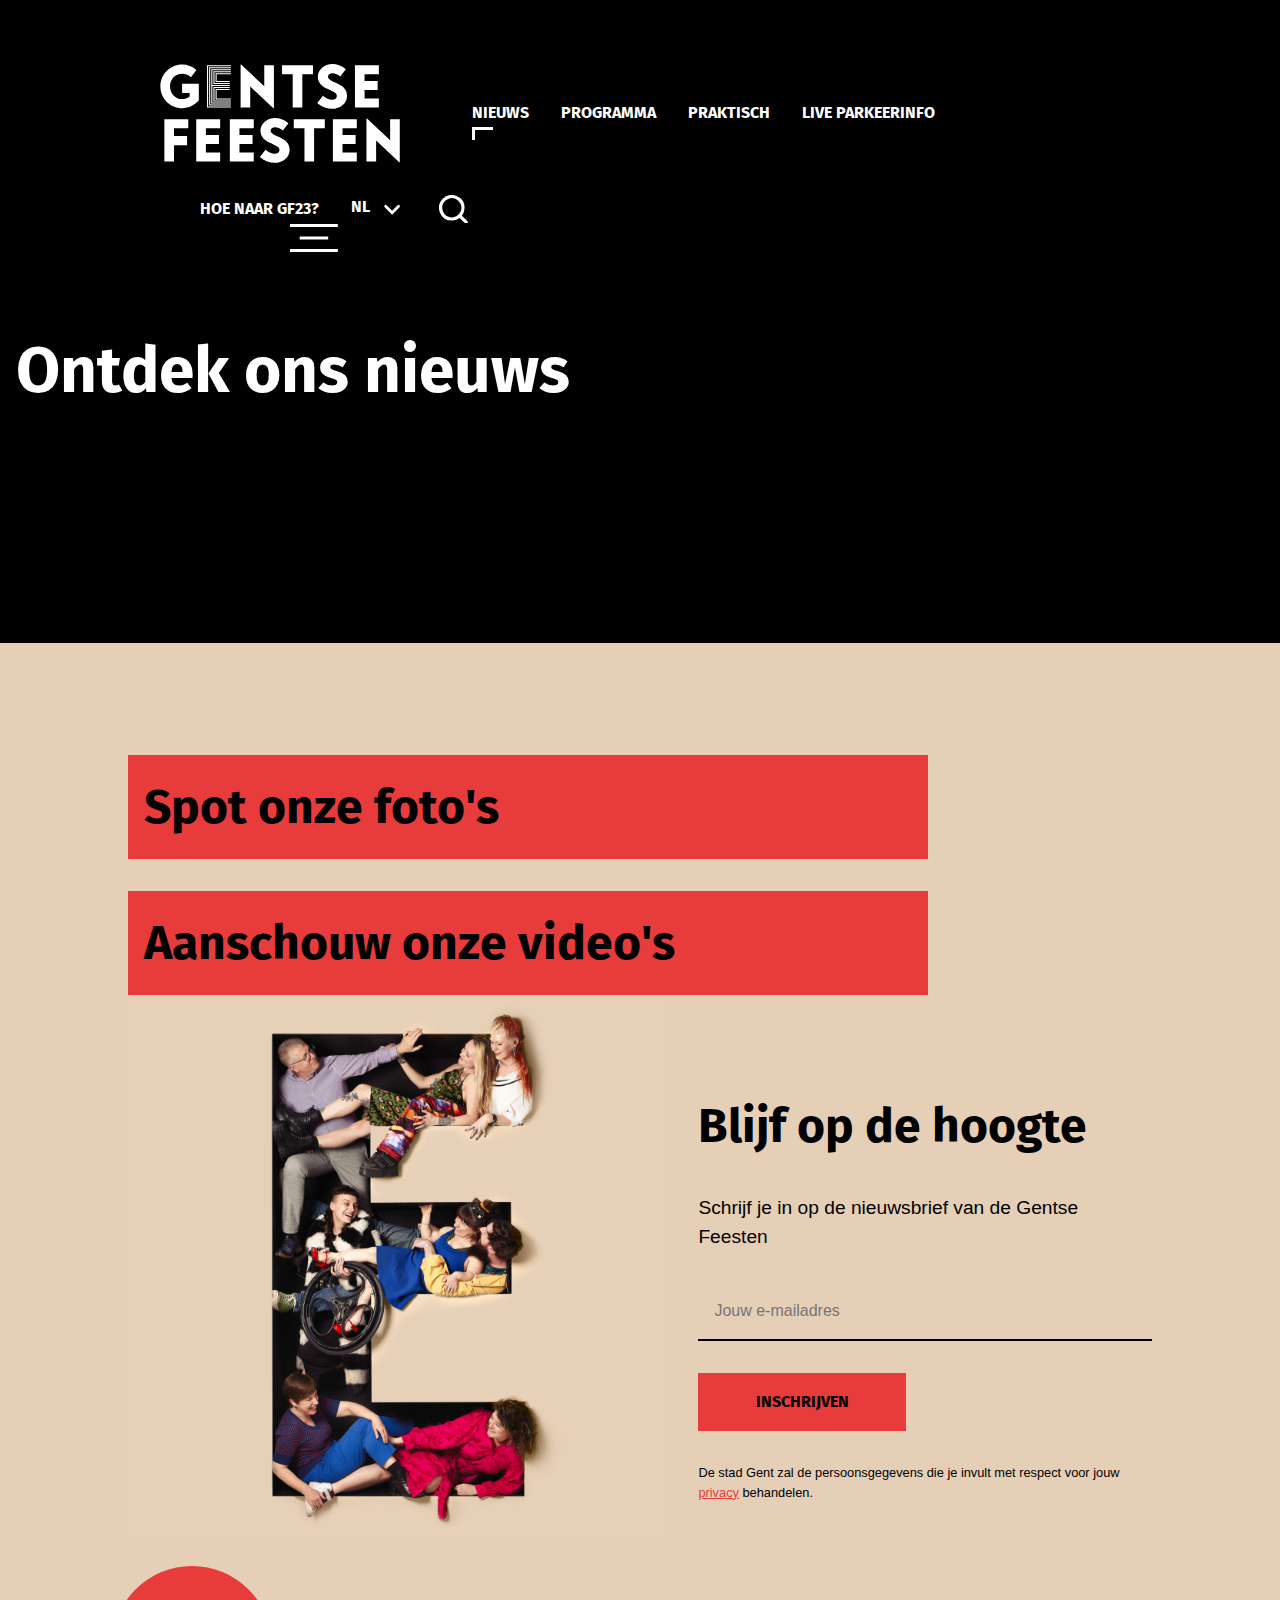
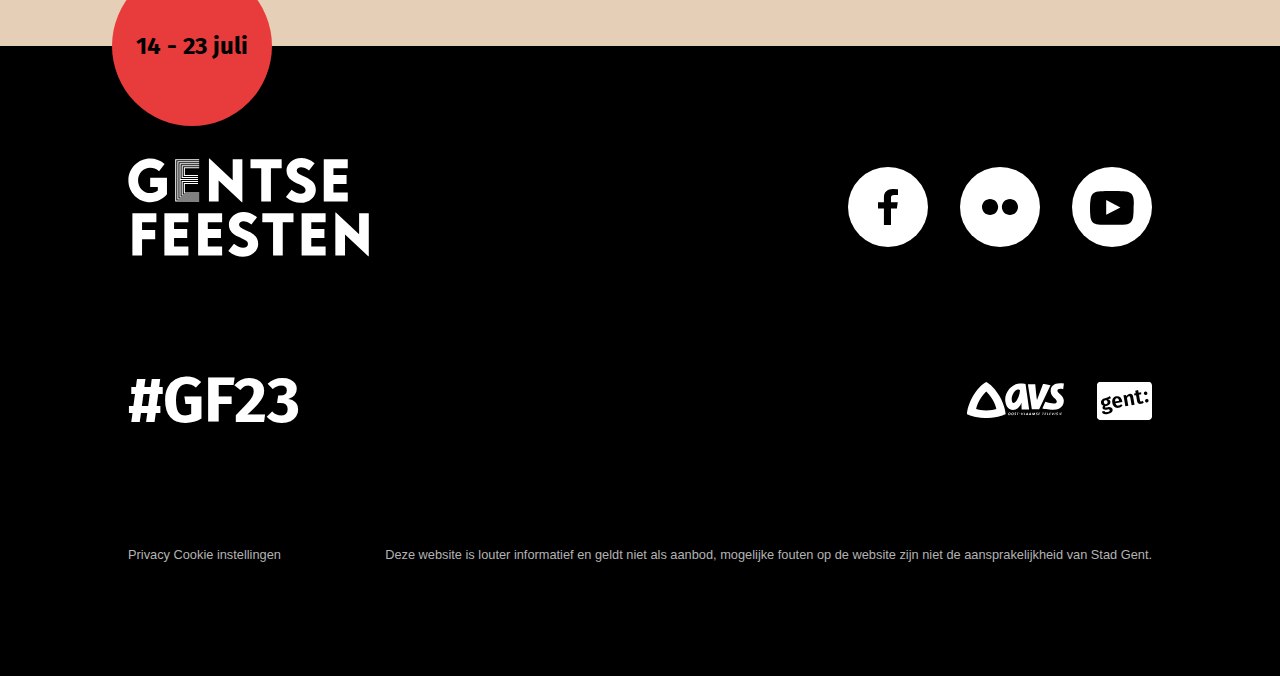
==== commit 98f5d0d1: "Overlay responsive + linked to all pages" ====
--- a/news.html
+++ b/news.html
@@ -38,7 +38,7 @@
                 </ul>
             </nav>
         </div>
-        <div class="bg-light-color">
+        <div class="bg-light-color left-overlay">
             <div class="flex menu-nav-icons">
                 <p>nl</p> <svg class="white" xmlns="http://www.w3.org/2000/svg" viewBox="0 0 32 32"><path d="m15.7 21.82-8.26-8.26a1.5 1.5 0 1 1 2.12-2.12l.001.001 6.14 6.138 6.14-6.139a1.5 1.5 0 1 1 2.122 2.121l-8.26 8.26z"/></svg>
                 
@@ -74,13 +74,11 @@
                         <a href="search.html">
                             <svg class="red" xmlns="http://www.w3.org/2000/svg" fill="#fff" viewBox="0 0 32 32"><path d="m31.474 28.951-6.043-6.025a14.08 14.08 0 0 0 3.004-8.708A14.22 14.22 0 0 0 4.163 4.164a14.215 14.215 0 0 0-3.082 15.495 14.217 14.217 0 0 0 13.136 8.777 14.072 14.072 0 0 0 8.708-3.004l6.025 6.043a1.77 1.77 0 0 0 1.262.526 1.776 1.776 0 0 0 1.261-.526 1.77 1.77 0 0 0 .526-1.261 1.77 1.77 0 0 0-.526-1.262zM3.554 14.218a10.659 10.659 0 0 1 6.583-9.851 10.667 10.667 0 0 1 11.621 2.311 10.66 10.66 0 0 1 2.311 11.621 10.663 10.663 0 0 1-20.514-4.081z"/></svg>
                         </a>
-                    </li>       
-                    <li>
-                        <button id="hamburger-menu-button">
-                            <svg class="hamburger-svg red" xmlns="http://www.w3.org/2000/svg" fill="#fff" viewBox="0 0 55 32"><path d="M0 0h54.825v3.404H0V0zm11.072 14.298h32.681v3.404H11.072v-3.404zM0 28.596h54.825V32H0v-3.404z"/></svg>
-                        </button>
                     </li>
                 </ul>
+                <button id="hamburger-menu-button">
+                    <svg class="hamburger-svg red" xmlns="http://www.w3.org/2000/svg" fill="#fff" viewBox="0 0 55 32"><path d="M0 0h54.825v3.404H0V0zm11.072 14.298h32.681v3.404H11.072v-3.404zM0 28.596h54.825V32H0v-3.404z"/></svg>
+                </button>
             </div>
         </nav>
     </header>
--- a/static/css/main.css
+++ b/static/css/main.css
@@ -1,409 +1,532 @@
 /* ---------------- GENERAL ---------------- */
 
 body {
-    background-color: black;
-    font-family: 'Fira Sans', sans-serif;
-    color: white;
-    font-weight: 400;
+  background-color: black;
+  font-family: "Fira Sans", sans-serif;
+  color: white;
+  font-weight: 400;
 }
 
 .flex {
-    display: flex;
-    gap: 2rem;
-    flex-wrap: wrap;
+  display: flex;
+  gap: 2rem;
+  flex-wrap: wrap;
 }
 
 .relative {
-    position: relative;
+  position: relative;
 }
 
 .container {
-    padding: 7rem 8rem;
-    margin: auto;
+  padding: 7rem 8rem;
+  margin: auto;
 }
 
 .bg-light-color {
-    background-color: hsl(31, 49%, 81%);
+  background-color: hsl(31, 49%, 81%);
 }
 
 .black {
-    color: black;
+  color: black;
 }
 
 @font-face {
-    font-family:'Fira Sans';
-    src: url('../fonts/Sans Regular.woff2') format('woff2'),
-		url('../fonts/Sans Regular.woff') format('woff');
-    font-weight: 400;
-    font-style: normal;
-    font-stretch: normal;
-    unicode-range: U+0020-2212;
+  font-family: "Fira Sans";
+  src: url("../fonts/Sans Regular.woff2") format("woff2"),
+    url("../fonts/Sans Regular.woff") format("woff");
+  font-weight: 400;
+  font-style: normal;
+  font-stretch: normal;
+  unicode-range: U+0020-2212;
 }
 
 @font-face {
-    font-family:'Fira Sans SemiBold';
-    src: url('../fonts/Sans SemiBold.woff2') format('woff2'),
-		url('../fonts/Fira Sans SemiBold.woff') format('woff');
-    font-weight: 600;
-    font-style: normal;
-    font-stretch: normal;
-    unicode-range: U+0020-2212;
+  font-family: "Fira Sans SemiBold";
+  src: url("../fonts/Sans SemiBold.woff2") format("woff2"),
+    url("../fonts/Fira Sans SemiBold.woff") format("woff");
+  font-weight: 600;
+  font-style: normal;
+  font-stretch: normal;
+  unicode-range: U+0020-2212;
 }
 
 @font-face {
-    font-family:'Fira Sans';
-    src: url('../fonts/Fira Sans Bold.woff2') format('woff2'),
-		url('../fonts/Fira Sans Bold.woff') format('woff');
-    font-weight: 700;
-    font-style: normal;
-    font-stretch: normal;
-    unicode-range: U+0020-2212;
+  font-family: "Fira Sans";
+  src: url("../fonts/Fira Sans Bold.woff2") format("woff2"),
+    url("../fonts/Fira Sans Bold.woff") format("woff");
+  font-weight: 700;
+  font-style: normal;
+  font-stretch: normal;
+  unicode-range: U+0020-2212;
 }
 
 /* ---------------- CHEVRON ARROW ---------------- */
 
 .arrow-chevron {
-    align-items: center;
-    cursor: pointer;
+  align-items: center;
+  cursor: pointer;
 }
 
 .arrow-chevron svg {
-    transform: translateX(-175%);
+  transform: translateX(-175%);
 }
 
 .arrow {
-    border-bottom: 3px solid white;
-    width: 4rem;
-    transition: .2s;
+  border-bottom: 3px solid white;
+  width: 4rem;
+  transition: 0.2s;
 }
 
 .black-arrow {
-    border-bottom: 3px solid black;
+  border-bottom: 3px solid black;
 }
 
 .arrow-chevron:hover .arrow {
-    width: 6rem;
+  width: 6rem;
 }
 
 /* ---------------- SVG ---------------- */
 
 svg {
-    width: 1.8rem;
+  width: 1.8rem;
 }
 
 .hamburger-svg {
-    width: 3rem;
+  width: 3rem;
 }
 
 .red:hover {
-    color: red;
-    fill: red;
+  color: red;
+  fill: red;
 }
 
 /* ---------------- DROPDOWN ---------------- */
 
 .dropdown-button {
-    background: transparent;
-    color: white;
-    border: none;
-    text-transform: uppercase;
-    gap: 0;
-    align-items: center;
+  background: transparent;
+  color: white;
+  border: none;
+  text-transform: uppercase;
+  gap: 0;
+  align-items: center;
 }
 
 .dropdown-content {
+  display: none;
+  position: absolute;
+  gap: 0;
+}
+
+.showDropDown {
+  display: flex;
+}
+
+/* ---------------- NAVIGATION ---------------- */
+
+nav {
+  color: white;
+  text-transform: uppercase;
+  padding: 4rem 10rem;
+  font-weight: 600;
+}
+
+.nav-flex {
+  justify-content: space-between;
+  align-items: center;
+  text-align: center;
+}
+
+nav ul {
+  gap: 2rem;
+  align-items: center;
+  text-align: center;
+}
+
+nav li {
+  list-style: none;
+}
+
+.flex li {
+  gap: 0.5rem;
+}
+
+nav a {
+  color: white;
+  text-decoration: none;
+  position: relative;
+}
+
+nav a.hover:hover::after {
+  content: "";
+  width: 1.3rem;
+  height: 20%;
+  background: white;
+  position: absolute;
+  bottom: -50%;
+  left: 0%;
+}
+
+nav a.active::after {
+  content: "";
+  width: 1.3rem;
+  height: 70%;
+  border-left: 3px solid white;
+  border-top: 3px solid white;
+  position: absolute;
+  bottom: -95%;
+  left: 0%;
+}
+
+#gf-header-logo {
+  width: 15rem;
+}
+
+#hamburger-menu-button {
+  background: transparent;
+  cursor: pointer;
+  border: none;
+}
+
+/* ---------------- MOBILE NAV ---------------- */
+
+@media (max-width: 360px) {
+  .nav-flex {
+    padding: 0;
+    margin: 1rem;
+  }
+  .left-nav ul {
     display: none;
-    position: absolute;
-    gap: 0;
-}
-
-.showDropDown {
-    display: flex;
-}
-
-/* ---------------- NAVIGATION ---------------- */
-
-nav {
-    color: white;
-    text-transform: uppercase;
-    padding: 4rem 10rem;
-    font-weight: 600;
-}
-
-.nav-flex {
-    justify-content: space-between;
-    align-items: center;
-    text-align: center;
-}
-
-nav ul {
-    gap: 2rem;
-    align-items: center;
-    text-align: center;
-}
-
-nav li {
-    list-style: none;
-}
-
-.flex li {
-    gap: 0.5rem;
-}
-
-nav a {
-    color: white;
-    text-decoration: none;
-    position: relative;
-}
-
-nav a.hover:hover::after {
-    content: "";
-    width: 1.3rem;
-    height: 20%;
-    background: white;
-    position: absolute;
-    bottom: -50%;
-    left: 0%;
-}
-
-nav a.active::after {
-    content: "";
-    width: 1.3rem;
-    height: 70%;
-    border-left: 3px solid white;
-    border-top: 3px solid white;
-    position: absolute;
-    bottom: -95%;
-    left: 0%;
-}
-
-#gf-header-logo {
-    width: 15rem;
-}
-
-#hamburger-menu-button {
-    background: transparent;
-    cursor: pointer;
-    border: none;
-}
-
-/* ---------------- MAIN ---------------- */
+  }
+  .left-nav a {
+    width: 10rem;
+  }
+  .right-nav ul {
+    display: none;
+  }
+}
+
+/* ---------------- HOME PAGE ---------------- */
 
 /* ---------------- SECTION 1 ---------------- */
 
 /* ---------------- GRID + PICTURE ---------------- */
 
 .gf-first-section {
-    justify-content: center;
-    align-items: center;
-    gap: 5rem;
+  justify-content: center;
+  align-items: center;
+  gap: 5rem;
 }
 
 #gf-main-image,
 #gf-footer-image,
 #gf-menu-image {
-    width: 40rem;
+  width: 40rem;
 }
 
 .arrow-box {
-    color: black;
-    justify-content: center;
-    margin: 2rem auto;
-    cursor: pointer;
-    max-width: 100%;
+  color: black;
+  justify-content: center;
+  margin: 2rem auto;
+  cursor: pointer;
+  max-width: 100%;
 }
 
 .arrow-box img {
-    transition: all 1s ease;
-}
-
-.arrow-box:hover img{
-    transform: scaleX(2);
+  transition: all 1s ease;
+}
+
+.arrow-box:hover img {
+  transform: scaleX(2);
 }
 
 .arrow-box h2,
 .arrow-box p {
-    text-align: right;
-    line-height: 1.3;
+  text-align: right;
+  line-height: 1.3;
 }
 
 .first-grid {
+  display: grid;
+  grid-template-columns: repeat(3, 1fr);
+  grid-template-rows: repeat(4, 1fr);
+  gap: 0.1rem;
+  width: 30rem;
+  height: 30rem;
+}
+
+#div1 {
+  grid-area: 1 / 1 / 2 / 2;
+}
+#div2 {
+  grid-area: 1 / 2 / 2 / 3;
+}
+#div3 {
+  grid-area: 2 / 1 / 3 / 2;
+}
+#div4 {
+  grid-area: 2 / 2 / 3 / 3;
+}
+#div5 {
+  grid-area: 2 / 3 / 3 / 4;
+}
+#div6 {
+  grid-area: 3 / 1 / 4 / 2;
+}
+#div7 {
+  grid-area: 3 / 2 / 4 / 3;
+}
+#div8 {
+  grid-area: 3 / 3 / 4 / 4;
+}
+#div9 {
+  grid-area: 4 / 2 / 5 / 3;
+}
+#div10 {
+  grid-area: 4 / 3 / 5 / 4;
+}
+
+.first-grid a {
+  text-decoration: none;
+  color: black;
+}
+
+.grid-layout {
+  background-color: hsl(0, 79%, 57%);
+  text-align: center;
+  justify-content: center;
+  flex-direction: column;
+  gap: 0rem;
+}
+
+.grid-layout:hover {
+  background-color: black;
+  color: white;
+}
+
+/* ---------------- RED CIRCLE ---------------- */
+
+.red-circle,
+.red-circle-bottom {
+  background-color: hsl(0, 79%, 57%);
+  color: black;
+  font-size: 1.5rem;
+  width: 10rem;
+  height: 10rem;
+  text-align: center;
+  align-items: center;
+  justify-content: center;
+  border-radius: 20rem;
+  font-weight: 800;
+  transform: translate(-50%, -50%);
+}
+
+.top-red-circle {
+  position: absolute;
+  top: 3%;
+  right: 5%;
+}
+
+.bottom-red-circle {
+  position: absolute;
+  left: 15%;
+}
+
+/* ---------------- SECTION 1 MOBILE ---------------- */
+
+@media (max-width: 22.5rem) {
+  .gf-first-section {
+    padding: 0;
+    padding-top: 3rem;
+    margin: 1rem;
+  }
+  #gf-main-image {
+    width: 20rem;
+  }
+  .first-grid {
     display: grid;
-    grid-template-columns: repeat(3, 1fr);
+    grid-template-columns: repeat(5, 1fr);
+    grid-template-rows: repeat(2, 1fr);
+    width: 100vw;
+    height: 10rem;
+  }
+  #div1 { grid-area: 1 / 1 / 2 / 2; }
+  #div2 { grid-area: 1 / 2 / 2 / 3; }
+  #div3 { grid-area: 1 / 3 / 2 / 4; }
+  #div4 { grid-area: 1 / 4 / 2 / 5; }
+  #div5 { grid-area: 1 / 5 / 2 / 6; }
+  #div6 { grid-area: 2 / 1 / 3 / 2; }
+  #div7 { grid-area: 2 / 2 / 3 / 3; }
+  #div8 { grid-area: 2 / 3 / 3 / 4; }
+  #div9 { grid-area: 2 / 4 / 3 / 5; }
+  #div10 { grid-area: 2 / 5 / 3 / 6; }
+
+
+
+
+  .red-circle,
+  .top-red-circle {
+    display: none;
+  } 
+}
+
+/* ---------------- SECTION 2 ---------------- */
+
+.gf-second-section {
+  margin-left: 10rem;
+  padding: 10rem 0;
+}
+
+.vertical {
+  writing-mode: vertical-lr;
+  transform: scale(-1, -1);
+  box-shadow: 7rem 6rem hsl(0, 79%, 57%);
+}
+
+.vertical h2 {
+  font-size: 10rem;
+  padding: 1rem;
+}
+
+/* ---------------- SECTION 2  EVENTS ---------------- */
+
+#events {
+  z-index: 10;
+  overflow-x: auto;
+  flex-wrap: nowrap;
+  width: 60rem;
+  padding: 5rem 0;
+}
+
+.article-event {
+  min-width: 20rem;
+}
+
+.event-date {
+  background-color: black;
+  position: absolute;
+  top: 3%;
+  left: 3%;
+  padding: 0.4rem;
+  text-transform: uppercase;
+}
+
+.artist-information {
+  background-color: black;
+  padding: 0.5rem;
+  position: absolute;
+  bottom: -10%;
+  max-width: 20rem;
+}
+
+.red-box {
+  background-color: hsl(0, 79%, 57%);
+  color: black;
+  padding: 0.3rem;
+  text-align: center;
+}
+
+/* ---------------- SECTION 2 GRID + NEWSLETTER ---------------- */
+
+.second-grid {
+  display: grid;
+  grid-template-columns: repeat(3, 1fr);
+  grid-template-rows: repeat(2, 1fr);
+  width: 70rem;
+}
+
+#div11 {
+  grid-area: 1 / 1 / 2 / 2;
+}
+#div12 {
+  grid-area: 1 / 2 / 2 / 3;
+}
+#div13 {
+  grid-area: 2 / 1 / 3 / 3;
+}
+#div14 {
+  grid-area: 1 / 3 / 3 / 4;
+}
+
+.second-grid-layout {
+  border: 1.5px solid white;
+  font-size: 1.3rem;
+  padding: 1rem;
+  transition: 0.5s;
+}
+
+.second-grid-layout:last-of-type {
+  border: none;
+  background-image: url(../img/bg-twitterfeed.jpg);
+  background-size: cover;
+}
+
+.second-grid-layout:last-of-type:hover {
+  border: none;
+}
+
+.second-grid-layout:hover {
+  color: black;
+  background-color: hsl(0, 79%, 57%);
+  border: 1.5px solid hsl(0, 79%, 57%);
+}
+
+.newsletter {
+  border: 1.5px solid white;
+  padding: 1rem;
+  transition: 0.2s;
+  margin-left: 19rem;
+}
+
+.newsletter a {
+  text-decoration: none;
+  color: white;
+  text-transform: uppercase;
+}
+
+.newsletter:hover {
+  background-color: white;
+}
+
+.newsletter a:hover {
+  color: black;
+}
+
+/* ---------------- SECTION 2 GRID + NEWSLETTER MOBILE ---------------- */
+
+@media (max-width: 22.5rem) {
+  .gf-second-section {
+    flex-direction: column;
+    padding: 1rem;
+    margin: 0;
+    font-size: 1rem;
+  }
+  #events {
+    margin: 0;
+  }
+  .vertical {
+    writing-mode: horizontal-tb;
+    transform: none;
+    box-shadow: 7rem 6rem hsl(0, 79%, 57%);
+    width: 10rem;
+  }
+  .vertical h2 {
+    font-size: 1.6rem;
+  }
+  .second-grid {
+    display: grid;
+    grid-template-columns: 1fr;
     grid-template-rows: repeat(4, 1fr);
-    gap: .1rem;
-    width: 30rem;
-    height: 30rem;
-}
-    
-#div1 { grid-area: 1 / 1 / 2 / 2; }
-#div2 { grid-area: 1 / 2 / 2 / 3; }
-#div3 { grid-area: 2 / 1 / 3 / 2; }
-#div4 { grid-area: 2 / 2 / 3 / 3; }
-#div5 { grid-area: 2 / 3 / 3 / 4; }
-#div6 { grid-area: 3 / 1 / 4 / 2; }
-#div7 { grid-area: 3 / 2 / 4 / 3; }
-#div8 { grid-area: 3 / 3 / 4 / 4; }
-#div9 { grid-area: 4 / 2 / 5 / 3; }
-#div10 { grid-area: 4 / 3 / 5 / 4; }
-
-.first-grid a {
-    text-decoration: none;
-    color: black;
-}
-
-.grid-layout {
-    background-color: hsl(0, 79%, 57%);
-    text-align: center;
-    justify-content: center;
-    flex-direction: column;
-    gap: 0rem;
-}
-
-.grid-layout:hover {
-    background-color: black;
-    color: white;
-}
-
-/* ---------------- RED CIRCLE ---------------- */
-
-.red-circle {
-    background-color: hsl(0, 79%, 57%);
-    color: black;
-    font-size: 1.5rem;
-    width: 10rem;
-    height: 10rem;
-    text-align: center;
-    align-items: center;
-    justify-content: center;
-    border-radius: 20rem;
-    font-weight: 800;
-    transform: translate(-50%, -50%);
-}
-
-.top-red-circle {
-    position: absolute;
-    top: 3%;
-    right: 5%;
-}
-
-.bottom-red-circle {
-    position: absolute;
-    left: 15%;
-}
-
-/* ---------------- SECTION 2 ---------------- */
-
-.gf-second-section {
-    margin-left: 10rem;
-    padding: 10rem 0;
-}
-
-.vertical {
-    writing-mode: vertical-lr;
-    transform: scale(-1, -1);
-    box-shadow: 7rem 6rem hsl(0, 79%, 57%);
-}
-
-.vertical h2 {
-    font-size: 10rem;
-    padding: 1rem;
-}
-
-/* ---------------- SECTION 2  EVENTS ---------------- */
-
-#events {
-    z-index: 10;
-    overflow-x: auto;
-    flex-wrap: nowrap;
-    width: 60rem;
-    padding: 5rem 0;
-}
-
-.article-event {
-    min-width: 20rem;
-}
-
-.event-date {
-    background-color: black;
-    position: absolute;
-    top: 3%;
-    left: 3%;
-    padding: .4rem;
-    text-transform: uppercase;
-}
-
-.artist-information {
-    background-color: black;
-    padding: .5rem;
-    position: absolute;
-    bottom: -10%;
-    max-width: 20rem;
-}
-
-.red-box {
-    background-color: hsl(0, 79%, 57%);
-    color: black;
-    padding: .3rem;
-    text-align: center;
-}
-
-/* ---------------- SECTION 2 GRID + NEWSLETTER ---------------- */
-
-.second-grid {
-    display: grid;
-    grid-template-columns: repeat(3, 1fr);
-    grid-template-rows: repeat(2, 1fr);
-    width: 70rem
-}
-    
-#div11 { grid-area: 1 / 1 / 2 / 2; }
-#div12 { grid-area: 1 / 2 / 2 / 3; }
-#div13 { grid-area: 2 / 1 / 3 / 3; }
-#div14 { grid-area: 1 / 3 / 3 / 4; }
-
-.second-grid-layout {
-    border: 1.5px solid white;
-    font-size: 1.3rem;
-    padding: 1rem;
-    transition: .5s;
-}
-
-.second-grid-layout:last-of-type {
-    border: none;
-    background-image: url(../img/bg-twitterfeed.jpg);
-    background-size: cover;
-}
-
-.second-grid-layout:last-of-type:hover {
-    border: none;
-}
-
-.second-grid-layout:hover {
-    color: black;
-    background-color: hsl(0, 79%, 57%);
-    border: 1.5px solid hsl(0, 79%, 57%);
-}
-
-.newsletter {
-    border: 1.5px solid white;
-    padding: 1rem;
-    transition: .2s;
-    margin-left: 19rem;
-}
-
-.newsletter a {
-    text-decoration: none;
-    color: white;
-    text-transform: uppercase;
-}
-
-.newsletter:hover {
-    background-color: white;
-}
-
-.newsletter a:hover {
-    color: black;
+  }
+  .second-grid h2 {
+    font-size: 1rem;
+  }
+  #div11 { grid-area: 1 / 1 / 2 / 2; }
+  #div12 { grid-area: 2 / 1 / 3 / 2; }
+  #div13 { grid-area: 3 / 1 / 4 / 2; }
+  #div14 { grid-area: 4 / 1 / 5 / 2; }
+  .newsletter {
+    margin: 0;
+  }
 }
 
 /* ---------------- FOOTER ---------------- */
@@ -411,317 +534,362 @@
 /* ---------------- TOP RED BOXES ---------------- */
 
 .first-footer-section {
-    color: black;
+  color: black;
 }
 
 .footer-links {
-    flex-direction: column;
-    width: 50rem;
+  flex-direction: column;
+  width: 50rem;
 }
 
 .red-link {
-    background-color: hsl(0, 79%, 57%);
-    font-size: 3rem;
+  background-color: hsl(0, 79%, 57%);
+  font-size: 3rem;
+  padding: 1rem;
+}
+
+/* ---------------- IMAGE + NEWSLETTER ---------------- */
+
+.footer-flex-box {
+  justify-content: center;
+  flex-wrap: nowrap;
+  align-items: flex-end;
+}
+
+.red-button {
+  border: 1px solid hsl(0, 79%, 57%);
+  text-transform: uppercase;
+  font-weight: 600;
+  width: 13rem;
+  padding: 1rem;
+}
+
+.red-button:hover {
+  background-color: white;
+  border: 1px solid black;
+  cursor: pointer;
+}
+
+.footer-right-flex-box {
+  padding-bottom: 2rem;
+  flex-direction: column;
+}
+
+.footer-right-flex-box h2 {
+  font-size: 3rem;
+}
+
+.footer-right-flex-box p {
+  font-size: 1.2rem;
+}
+
+.footer-right-flex-box p:last-of-type {
+  font-size: 0.8rem;
+}
+
+.footer-right-flex-box input {
+  background: transparent;
+  border: none;
+  border-bottom: 2px solid black;
+  padding: 1rem;
+}
+
+.footer-right-flex-box a {
+  color: hsl(0, 79%, 57%);
+}
+
+.footer-right-flex-box a:hover {
+  color: black;
+}
+
+#subscribeForm {
+  flex-direction: column;
+}
+
+/* ---------------- FOOTER SECTION 1 MOBILE ---------------- */
+
+@media (max-width: 22.5rem) {
+  .first-footer-section {
     padding: 1rem;
-}
-
-/* ---------------- IMAGE + NEWSLETTER ---------------- */
-
-.footer-flex-box {
-    justify-content: center;
+    padding-bottom: 10rem;
+  }
+  .footer-links {
+    padding-bottom: 2rem;
+    width: 20rem;
     flex-wrap: nowrap;
-    align-items: flex-end;
-}
-
-.red-button {
-    border: 1px solid hsl(0, 79%, 57%);
-    text-transform: uppercase;
-    font-weight: 600;
-    width: 13rem;
-    padding: 1rem;
-    
-}
-
-.red-button:hover {
-    background-color: white;
-    border: 1px solid black;
-    cursor: pointer;
-}
-
-.footer-right-flex-box {
-    padding-bottom: 2rem;
-    flex-direction: column;
-}
-
-.footer-right-flex-box h2 {
-    font-size: 3rem;
-}
-
-.footer-right-flex-box p {
-    font-size: 1.2rem;
-}
-
-.footer-right-flex-box p:last-of-type {
-    font-size: .8rem;
-}
-
-.footer-right-flex-box input {
-    background: transparent;
-    border: none;
-    border-bottom: 2px solid black;
-    padding: 1rem;
-}
-
-.footer-right-flex-box a {
-    color:hsl(0, 79%, 57%);
-}
-
-.footer-right-flex-box a:hover {
-    color: black;
-}
-
-#subscribeForm {
-    flex-direction: column;
+  }
+  .red-link {
+    font-size: 1.6rem;
+  }
+  .footer-right-flex-box {
+    padding: 0;
+    margin: 0;
+  }
+  #gf-footer-image {
+    display: none;
+  }
+  .footer-right-flex-box  h2 {
+    font-size: 2rem;
+  }
+  .red-circle-bottom {
+    left: 50%;
+  }
 }
 
 /* ---------------- SECTION 2 ---------------- */
 
 .gf-second-section-footer {
-    flex-direction: column;
-    gap: 6rem;
+  flex-direction: column;
+  gap: 6rem;
 }
 
 .footer-container {
-    justify-content: space-between;
-    align-items: center;
+  justify-content: space-between;
+  align-items: center;
 }
 
 .socials-svg {
-    background-color: white;
-    width: 5rem;
-    border-radius: 5rem;
-    padding: .5rem;
+  background-color: white;
+  width: 5rem;
+  border-radius: 5rem;
+  padding: 0.5rem;
 }
 
 .socials-svg:hover {
-    background-color: hsl(0, 79%, 57%);
+  background-color: hsl(0, 79%, 57%);
 }
 
 .footer-container h2 {
-    font-size: 4rem;
+  font-size: 4rem;
 }
 
 .bottom-footer-container {
-    font-size: .8rem;
-    color: hsl(0, 0%, 70%);
+  font-size: 0.8rem;
+  color: hsl(0, 0%, 70%);
 }
 
 .bottom-footer-container a {
-    text-decoration: none;
-    color: hsl(0, 0%, 70%);
+  text-decoration: none;
+  color: hsl(0, 0%, 70%);
 }
 
 .bottom-footer-container a:hover {
-    text-decoration: underline;
+  text-decoration: underline;
+}
+
+/* ---------------- FOOTER SECTION 2 MOBILE ---------------- */
+
+@media (max-width: 22.5rem) {
+  .gf-second-section-footer {
+    padding: 2rem;
+    padding-top: 6rem;
+  }
+  .socials-container {
+    flex-wrap: nowrap;
+  }
 }
 
 /* ---------------- NEWS PAGE ---------------- */
 /* ---------------- MAIN ---------------- */
 
 .news-page {
-    padding: 0rem 1rem;
-    font-size: 2rem;
+  padding: 0rem 1rem;
+  font-size: 2rem;
 }
 
 .newsbox {
-    border: 2px solid white;
-    width: 100%;
-    justify-content: space-between;
-    transition: .3s;
-    cursor: pointer;
+  border: 2px solid white;
+  width: 100%;
+  justify-content: space-between;
+  transition: 0.3s;
+  cursor: pointer;
 }
 
 .newsbox img {
-    width: 67%;
-    height: 100%;
+  width: 67%;
+  height: 100%;
 }
 
 .left-newsbox {
-    padding: 1rem;
-    width: 30%;
-    z-index: 10;
-    justify-content: space-between;
-    flex-direction: column;
+  padding: 1rem;
+  width: 30%;
+  z-index: 10;
+  justify-content: space-between;
+  flex-direction: column;
 }
 
 .left-newsbox h2 {
-    font-size: 2rem;
-    transition: .3s;
+  font-size: 2rem;
+  transition: 0.3s;
 }
 
 .red-bg {
-    background-color: hsl(0, 79%, 57%);
-    width: 40%;
-    height: 13rem;
-    position: absolute;
-    opacity: 0;
-    transition: .3s;
+  background-color: hsl(0, 79%, 57%);
+  width: 40%;
+  height: 13rem;
+  position: absolute;
+  opacity: 0;
+  transition: 0.3s;
 }
 
 .newsbox:hover {
-    border: none;
-}
-
-.newsbox:hover h2{
-    color: black;
-}
-
-.newsbox:hover .red-bg{
-    opacity: 1;
+  border: none;
+}
+
+.newsbox:hover h2 {
+  color: black;
+}
+
+.newsbox:hover .red-bg {
+  opacity: 1;
 }
 
 .newsbox:hover .arrow {
-    width: 6rem;
+  width: 6rem;
 }
 
 /* ---------------- SEARCH PAGE ---------------- */
 
-.search-page h1{
-    font-size: 4rem;
-    padding-left: 2rem;
+.search-page h1 {
+  font-size: 4rem;
+  padding-left: 2rem;
 }
 
 .searchbox {
-    width: 100%;
-    padding-top: 0rem;
-    padding-bottom: 0;
-    flex-wrap: nowrap;
+  width: 100%;
+  padding-top: 0rem;
+  padding-bottom: 0;
+  flex-wrap: nowrap;
 }
 
 .search-form {
-    width: 100%;
-    gap: 0rem;
-    justify-content: center;
+  width: 100%;
+  gap: 0rem;
+  justify-content: center;
 }
 
 #search-bar {
-    background: transparent;
-    border: 1px solid white;
-    border-right: none;
-    color: white;
-    padding: .8rem;
-    width: 70%;
+  background: transparent;
+  border: 1px solid white;
+  border-right: none;
+  color: white;
+  padding: 0.8rem;
+  width: 70%;
 }
 
 #search-bar::placeholder {
-    color: white;
+  color: white;
 }
 
 #search-button {
-    background: transparent;
-    border: 1px solid white;
-    border-left: none;
+  background: transparent;
+  border: 1px solid white;
+  border-left: none;
 }
 
 #search-bar-icon {
-    padding: .8rem;
-    width: 4rem;
-    cursor: pointer;
+  padding: 0.8rem;
+  width: 4rem;
+  cursor: pointer;
 }
 
 #number-of-results {
-    text-align: center;
-    padding: 2rem;
-    padding-bottom: 0rem;
-    font-size: 2rem;
+  text-align: center;
+  padding: 2rem;
+  padding-bottom: 0rem;
+  font-size: 2rem;
 }
 
 #search-results {
-    display: none;
-    justify-content: center;
-    gap: 4rem;
-    flex-wrap: wrap;
-    padding-bottom: 5rem;
-    width: 100%;
+  display: none;
+  justify-content: center;
+  gap: 4rem;
+  flex-wrap: wrap;
+  padding-bottom: 5rem;
+  width: 100%;
 }
 
 .search-article {
-    width: 30rem;
+  width: 30rem;
 }
 
 /* ---------------- DAY PAGE ---------------- */
 
+.category-title {
+  font-size: 3rem;
+}
+
 .category-box {
-    flex-direction: column;
-    margin: 5rem;
-    border: 2px solid hsl(31, 49%, 81%);
-    padding: 0;
-    gap: 0;
+  flex-direction: column;
+  margin: 5rem;
+  border: 2px solid hsl(31, 49%, 81%);
+  padding: 0;
+  gap: 0;
 }
 
 .filter-box-icons {
-    fill: hsl(31, 49%, 81%);
-    gap: 0;
+  fill: hsl(31, 49%, 81%);
+  gap: 0;
 }
 
 .filter-box-icons svg {
-    border: 2px solid hsl(31, 49%, 81%);
-    padding: .5rem;
-    border-bottom: none;
-    border-top: none;
+  border: 2px solid hsl(31, 49%, 81%);
+  padding: 0.5rem;
+  border-bottom: none;
+  border-top: none;
 }
 
 .checkbox-box {
-    color: hsl(31, 49%, 81%);
-}
-
-.checkbox{
-    gap: 0;
+  color: hsl(31, 49%, 81%);
+}
+
+.checkbox {
+  gap: 0;
 }
 
 .checkbox svg {
-    border: none;
+  border: none;
 }
 
 #categories {
-    display: grid;
-    grid-template-columns: repeat(3, 1fr);
-    justify-content: center;
-    gap: 1rem;
-    padding: 1rem;
+  display: grid;
+  grid-template-columns: repeat(3, 1fr);
+  justify-content: center;
+  gap: 1rem;
+  padding: 1rem;
 }
 
 .one-category {
-    gap: .5rem;
-    width: 15rem;
-    flex-wrap: nowrap;
-    align-items: start;
+  gap: 0.5rem;
+  width: 15rem;
+  flex-wrap: nowrap;
+  align-items: start;
 }
 
 .tag-svg {
-    width: 1.5rem;
+  width: 1.5rem;
 }
 
 #categoriesAndEvents {
-    text-align: center;
-    margin: 8rem;
+  text-align: center;
+  margin: 8rem;
 }
 
 .category-titles {
-    align-items: center;
-    gap: 2rem;
-    justify-content: center;
+  align-items: center;
+  gap: 2rem;
+  justify-content: center;
 }
 
 .category-titles h2 {
-    font-size: 3rem;
-    padding-right: 0;
-    margin: 0;
+  font-size: 3rem;
+  padding-right: 0;
+  margin: 0;
 }
 
 .event-category-content {
-    display: grid;
-    grid-template-columns: repeat(3, 1fr);
-    gap: 5rem;
-    margin: 0 8rem;
-}+  display: grid;
+  grid-template-columns: repeat(3, 1fr);
+  gap: 5rem;
+  margin: 0 8rem;
+}
--- a/static/css/hamburgermenu.css
+++ b/static/css/hamburgermenu.css
@@ -53,4 +53,26 @@
 
 .white:hover {
     fill: white;
+}
+
+@media (max-width: 22.5rem) {
+    #overlay {
+        padding: 0;
+        position: relative;
+        padding-left: 1rem;
+    }
+    #gf-menu-logo {
+        width: 10rem;
+    }
+    .left-overlay {
+        background-color: hsl(0, 79%, 57%);
+    }
+    .menu-nav-icons {
+        position: absolute;
+        right: -5%;
+        gap: .2rem;
+    }
+    .left-overlay img {
+        display: none;
+    }
 }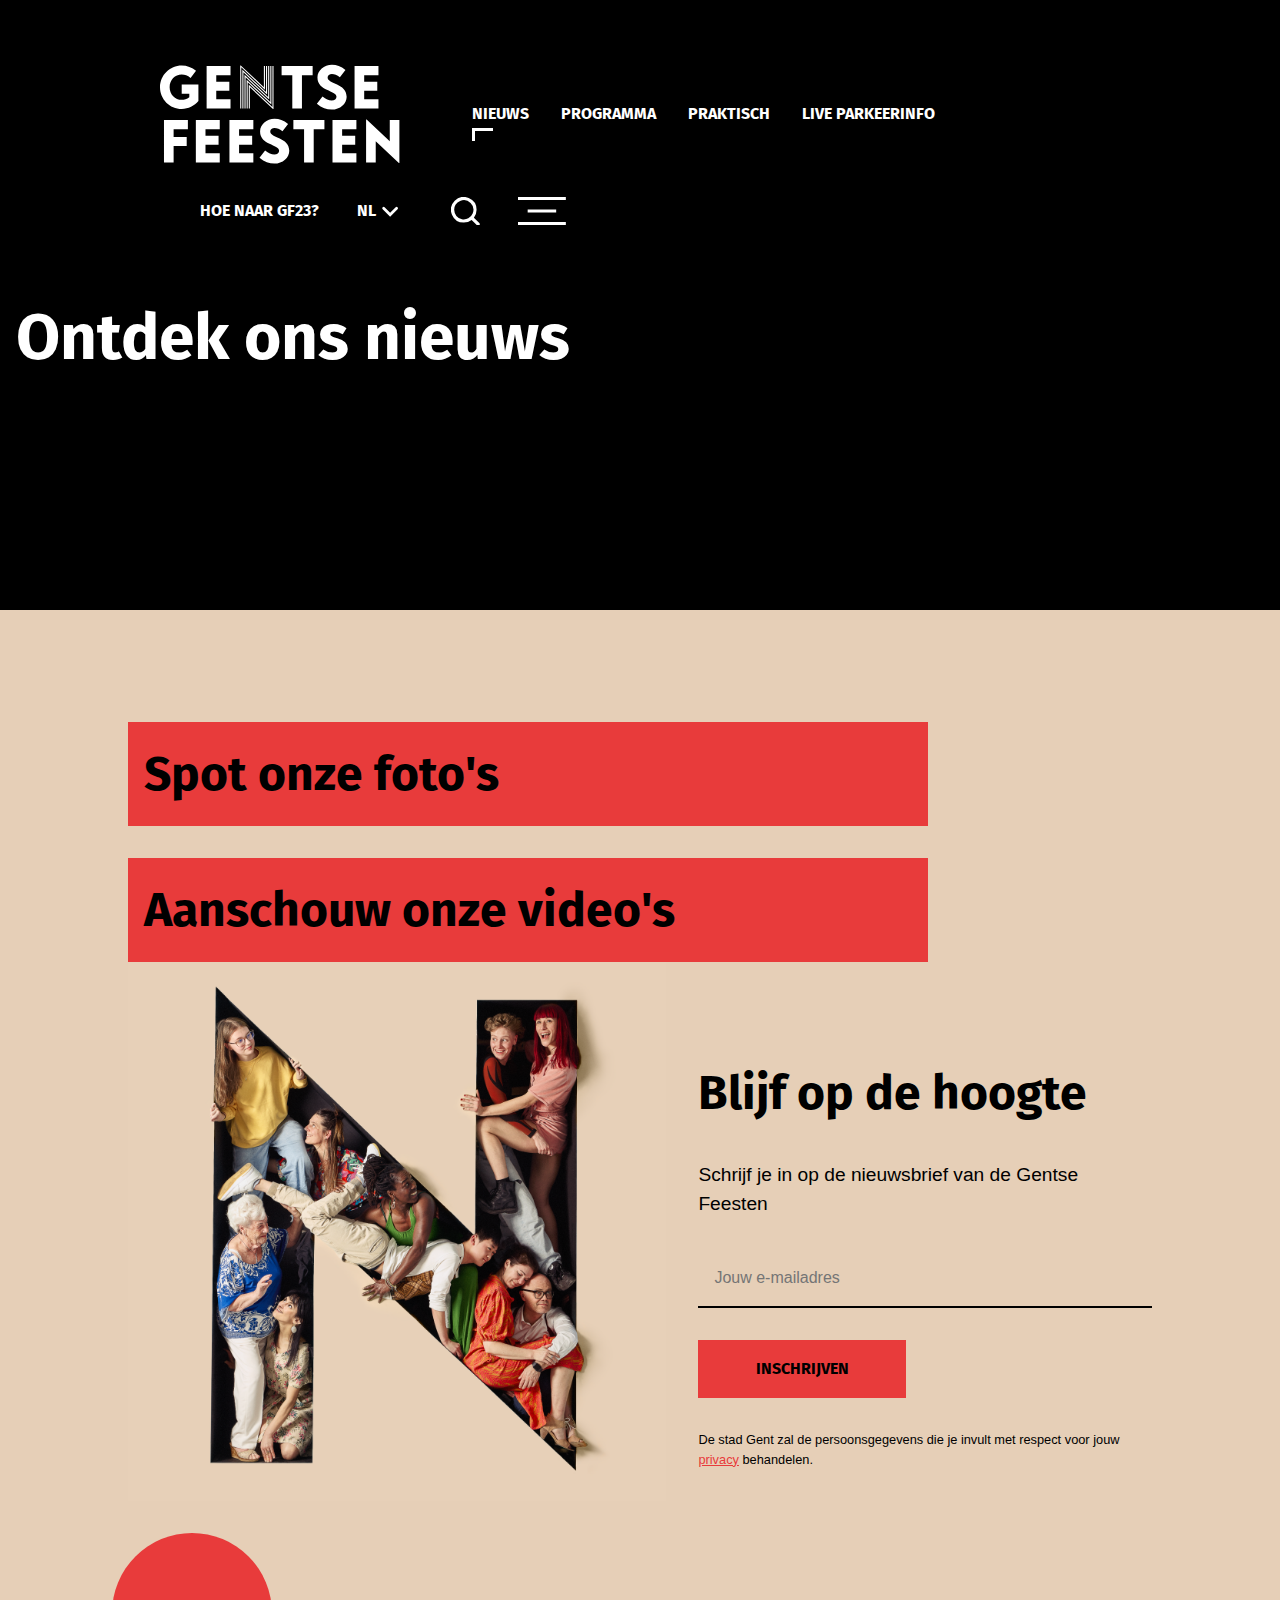
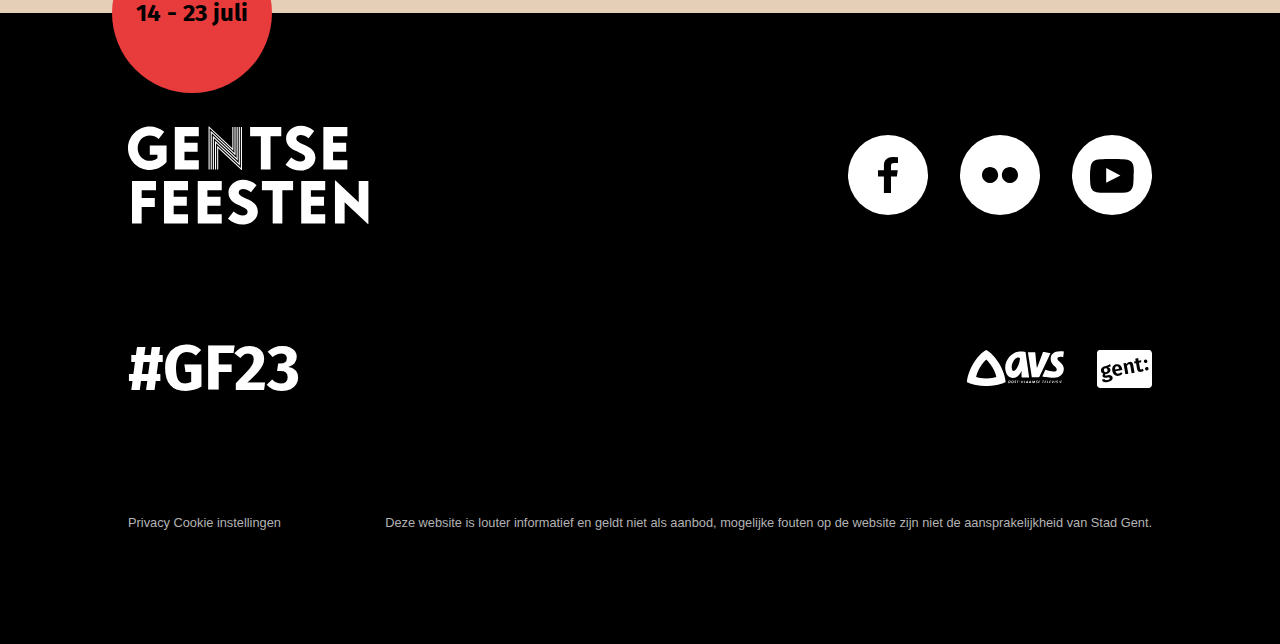
==== commit 15aadfbb: "project end" ====
--- a/news.html
+++ b/news.html
@@ -57,18 +57,26 @@
             <div class="left-nav flex">
                 <a href="index.html"><img id="gf-header-logo" alt="Gentse feesten logo"></a>
                 <ul class="flex">
-                    <li><a class="hover active" href="news.html">nieuws</a></li>
+                    <li><a class="active" href="#">nieuws</a></li>
                     <li><a class="hover" href="events/day.html?day=14">programma</a></li>
                     <li><a class="hover" href="#">praktisch</a></li>
                     <li><a class="hover" href="#">live parkeerinfo</a></li>
                 </ul>
             </div>
-            <div class="right-nav">
+            <div class="flex right-nav">
                 <ul class="flex">
                     <li><a class="hover" href="#">hoe naar gf23?</a></li>
-                    <li class="flex red">
-                        nl
-                        <svg class="red" xmlns="http://www.w3.org/2000/svg" fill="#fff" viewBox="0 0 32 32"><path d="m15.7 21.82-8.26-8.26a1.5 1.5 0 1 1 2.12-2.12l.001.001 6.14 6.138 6.14-6.139a1.5 1.5 0 1 1 2.122 2.121l-8.26 8.26z"/></svg>
+                    <li class="dropdown flex red relative">
+                        <button id="dropdownBtn" class="dropdown-button red flex">
+                            <p>nl</p>
+                            <svg class="red" xmlns="http://www.w3.org/2000/svg" fill="#fff" viewBox="0 0 32 32"><path d="m15.7 21.82-8.26-8.26a1.5 1.5 0 1 1 2.12-2.12l.001.001 6.14 6.138 6.14-6.139a1.5 1.5 0 1 1 2.122 2.121l-8.26 8.26z"/></svg>
+                        </button>
+                        <div id="dropdown" class="flex">
+                            <div class="dropdown-content flex">
+                                <a href="#">fr</a>
+                                <a href="#">eng</a>
+                            </div>
+                        </div>
                     </li>
                     <li>
                         <a href="search.html">
--- a/static/css/main.css
+++ b/static/css/main.css
@@ -28,6 +28,11 @@
 
 .black {
   color: black;
+}
+
+.black a {
+  color: black;
+  text-decoration: none;
 }
 
 @font-face {
@@ -224,7 +229,6 @@
 }
 
 .arrow-box {
-  color: black;
   justify-content: center;
   margin: 2rem auto;
   cursor: pointer;
@@ -815,6 +819,24 @@
 
 /* ---------------- DAY PAGE ---------------- */
 
+.selected-day {
+  scale: 1.4;
+}
+
+.calender {
+  justify-content: center;
+  gap: .2rem;
+}
+
+.calender a {
+  background-color: hsl(0, 79%, 57%);
+  text-decoration: none;
+  color: black;
+  padding: 1rem;
+  width: 10rem;
+  text-align: center;
+}
+
 .category-title {
   font-size: 3rem;
 }
@@ -893,3 +915,46 @@
   gap: 5rem;
   margin: 0 8rem;
 }
+
+@media (max-width: 22.5rem) {
+  .calender {
+    padding: .2rem;
+    font-size: 0.7rem;
+  }
+  .calender a {
+    width: 4rem;
+    height: 4rem;
+  }
+  .category-section {
+    padding: 0;
+    padding-left: 1rem;
+    margin: 0;
+  }
+  .category-box {
+    margin: 0;
+    width: 20rem;
+  }
+  #categories {
+    display: flex;
+    flex-direction: column;
+  }
+  #categoriesAndEvents {
+    margin: 0;
+    padding: 0;
+  }
+  .event-category-content {
+    padding: 0;
+    margin: 0;
+    display: grid;
+    grid-template-columns: repeat(1, 1fr);
+  }
+  .category-titles {
+    flex-wrap: nowrap;
+    gap: 0;
+  }
+  .category-titles h2 {
+    font-size: 1rem;
+    padding: 3rem 1rem;
+    margin: 0;
+  }
+}